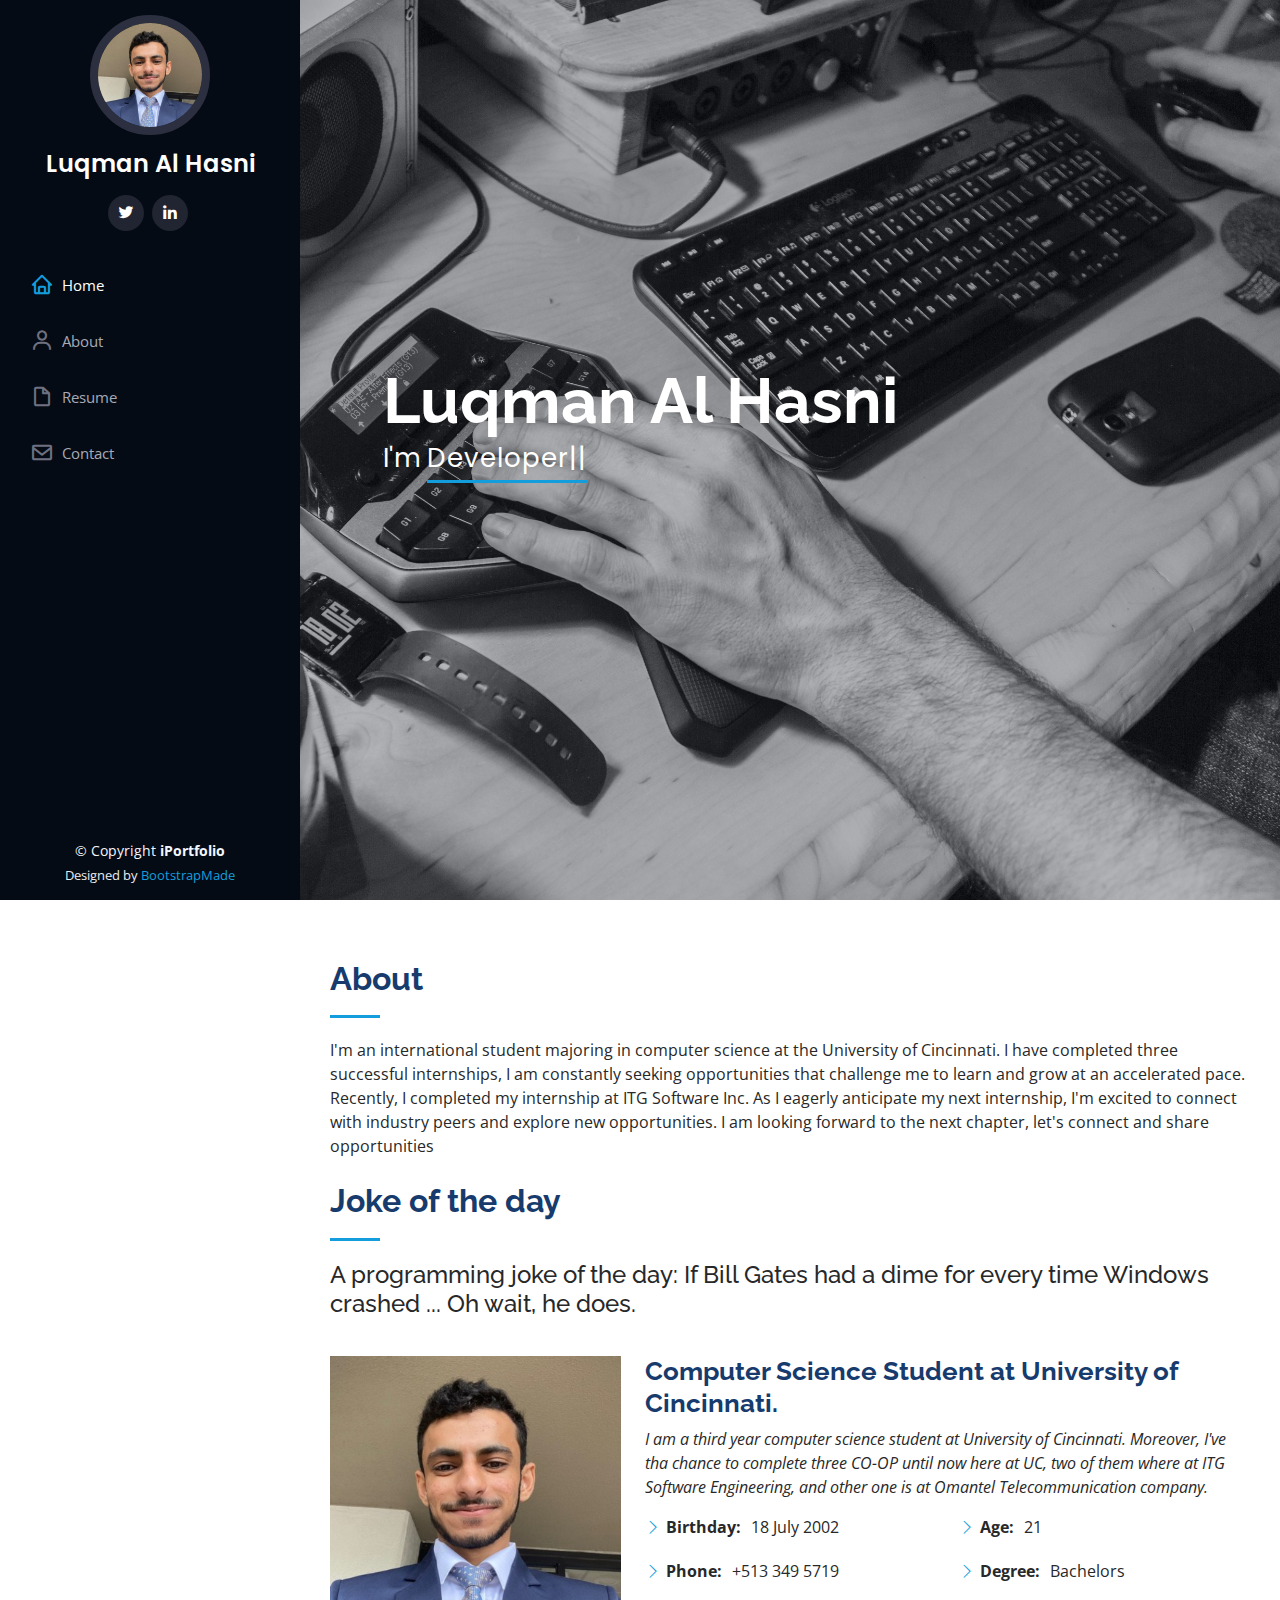
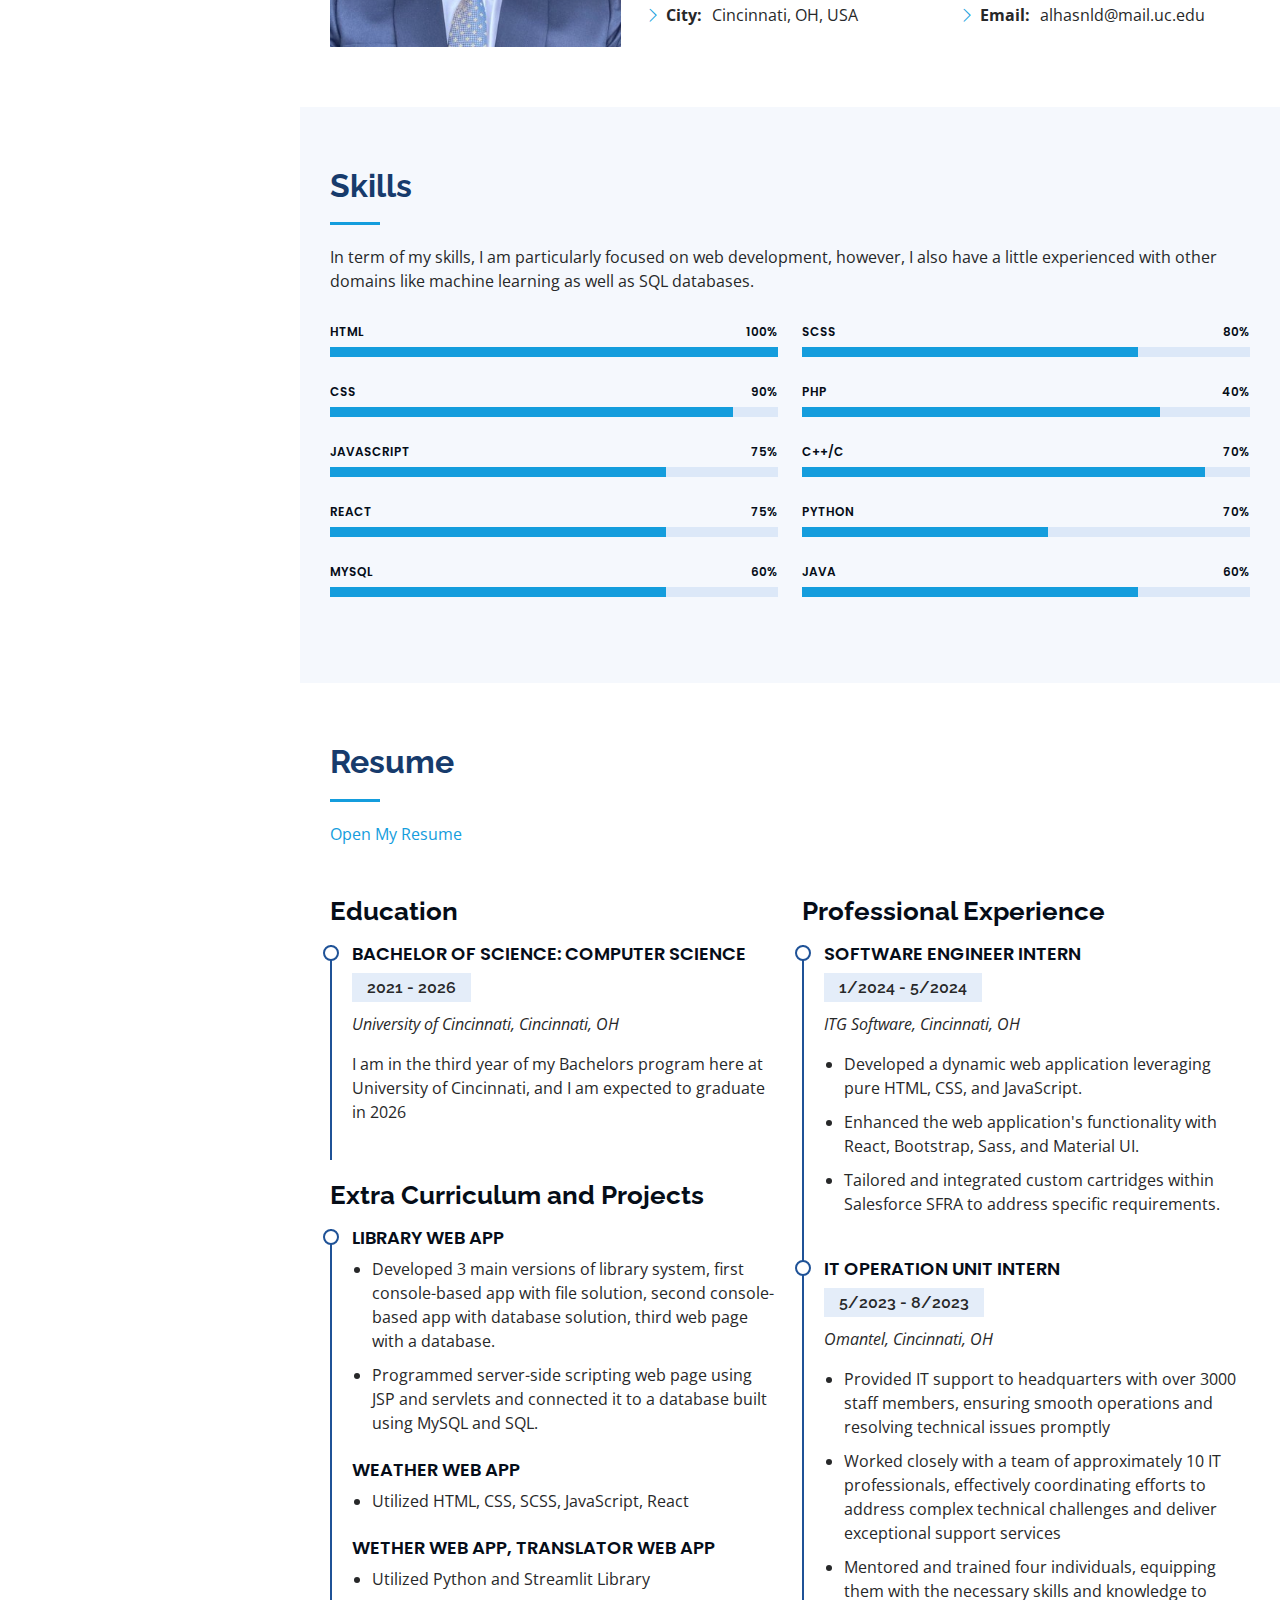
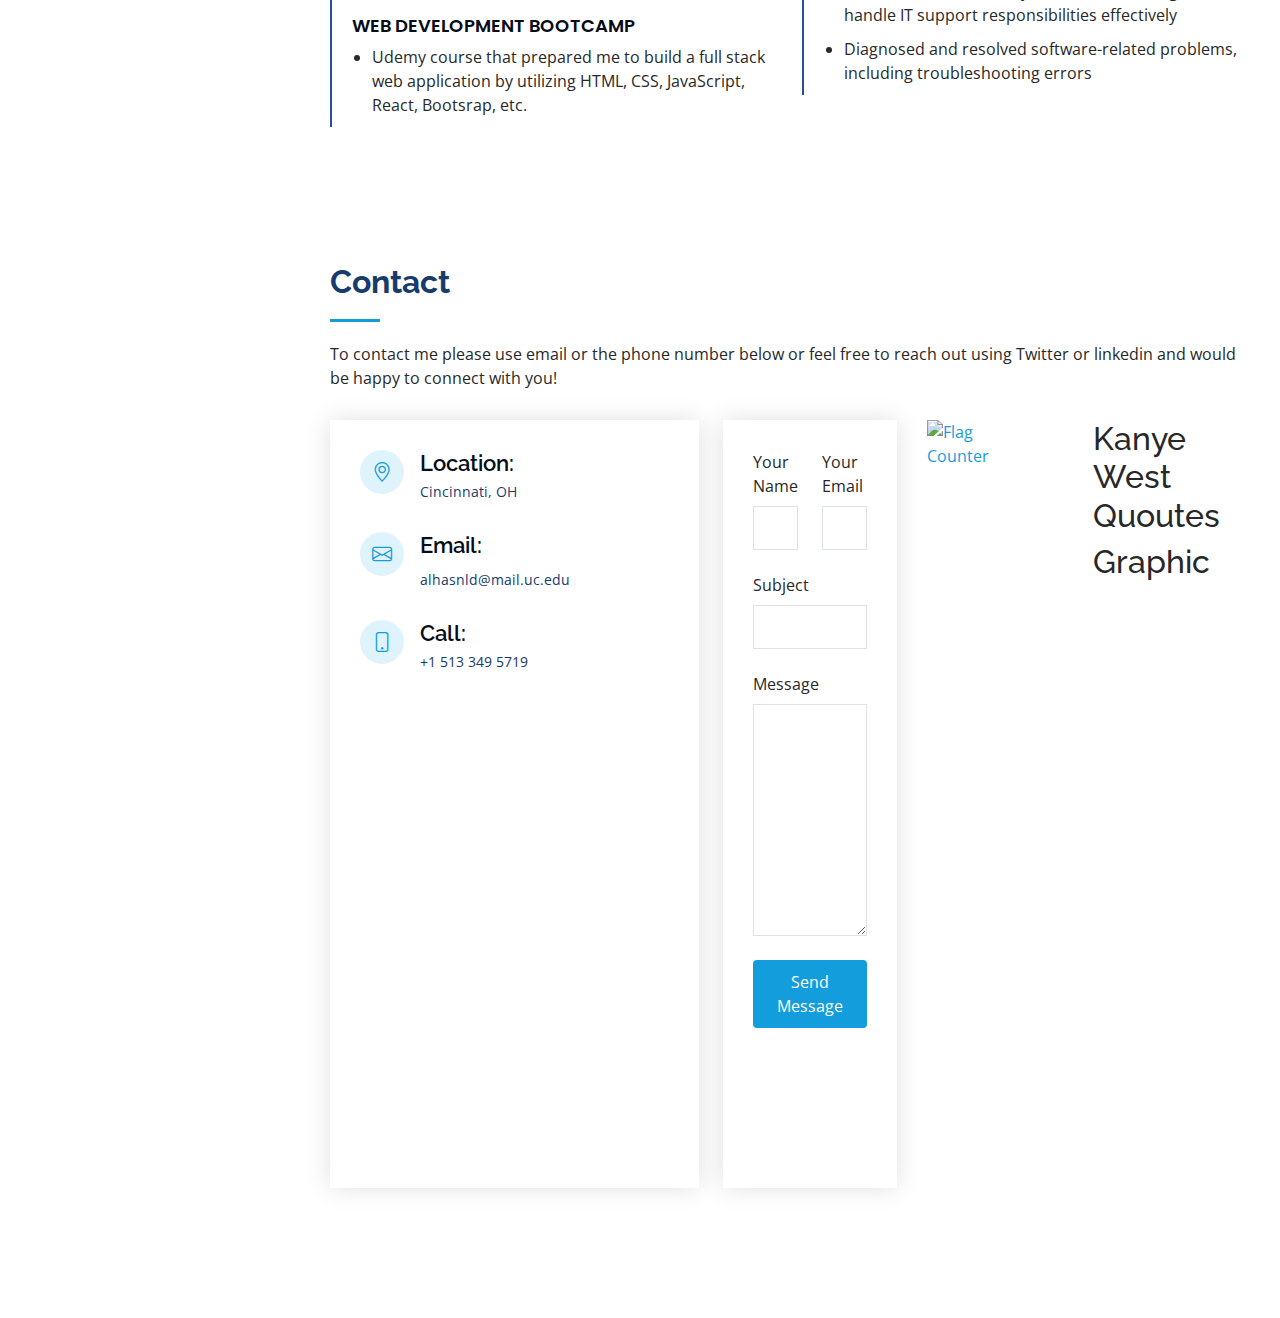
==== waph.html @ b1b86dc4 "Update waph.html" ====
<!DOCTYPE html>
<html lang="en">

<head>
  <meta charset="utf-8">
  <meta content="width=device-width, initial-scale=1.0" name="viewport">

  <title>Luqman Al Hasni</title>
  <meta content="" name="description">
  <meta content="" name="keywords">

  <!-- Favicons -->
  <link href="assets/img/favicon.png" rel="icon">
  <link href="assets/img/apple-touch-icon.png" rel="apple-touch-icon">

  <!-- Google Fonts -->
  <link
    href="https://fonts.googleapis.com/css?family=Open+Sans:300,300i,400,400i,600,600i,700,700i|Raleway:300,300i,400,400i,500,500i,600,600i,700,700i|Poppins:300,300i,400,400i,500,500i,600,600i,700,700i"
    rel="stylesheet">

  <!-- Vendor CSS Files -->
  <link href="assets/vendor/aos/aos.css" rel="stylesheet">
  <link href="assets/vendor/bootstrap/css/bootstrap.min.css" rel="stylesheet">
  <link href="assets/vendor/bootstrap-icons/bootstrap-icons.css" rel="stylesheet">
  <link href="assets/vendor/boxicons/css/boxicons.min.css" rel="stylesheet">
  <link href="assets/vendor/glightbox/css/glightbox.min.css" rel="stylesheet">
  <link href="assets/vendor/swiper/swiper-bundle.min.css" rel="stylesheet">

  <!-- Template Main CSS File -->
  <link href="assets/css/style.css" rel="stylesheet">

  <!-- =======================================================
  * Template Name: iPortfolio
  * Template URL: https://bootstrapmade.com/iportfolio-bootstrap-portfolio-websites-template/
  * Updated: Mar 17 2024 with Bootstrap v5.3.3
  * Author: BootstrapMade.com
  * License: https://bootstrapmade.com/license/
  ======================================================== -->

  <!-- jQuery -->
  <script src="https://code.jquery.com/jquery-3.7.1.min.js"
    integrity="sha256-/JqT3SQfawRcv/BIHPThkBvs0OEvtFFmqPF/lYI/Cxo=" crossorigin="anonymous"></script>
  <script>

    // setting cookies
    if (document.cookie.indexOf("username") < 0) {
      let username = prompt("Please enter your name: ");
      if (username) {
        document.cookie = 'username=' + username;
        alert("Welcome To My Profile " + username + "!");
      } else {
        document.cookie = "username=YOURusername";
        alert("Welcome To My Profile!");
      }
    } else {
      if (!(document.cookie == "username=YOURusername")) {
        let username = document.cookie.slice(9);
        alert("Welcome Back To My Profile " + username + "!");
      } else {
        alert("Welcome Back To My Profile!");
      }
    }

    // first API: Joke API
    $.get("https://v2.jokeapi.dev/joke/Any?type=single",
      function (result) {
        if (result.length == 0) {
          return;
        }
        console.log(result);
        $("#response").html("A programming joke of the day: " + result.joke);
      }
    );
    // second API: Kanye West
    $.get("https://api.kanye.rest", 
        function (result) {
          if (result.length == 0) {
            return;
          }
          console.log(result);
          $("#kanye").html("He said: " + result.quote);
        }
    );
    // Third API: Graphic
    $.get("https://xkcd.com/info.0.json",
      function (result) {
        if (result.length == 0) {
          return;
        }
        console.log(result);
        $("#graphic").html(result.img);
      }
    );
  </script>
</head>

<body data-aos-easing="ease-in-out" data-aos-duration="1000" data-aos-delay="0">

  <!-- ======= Mobile nav toggle button ======= -->
  <i class="bi bi-list mobile-nav-toggle d-xl-none"></i>

  <!-- ======= Header ======= -->
  <header id="header">
    <div class="d-flex flex-column">

      <div class="profile">
        <img src="assets/img/headshot.jpg" alt="" class="img-fluid rounded-circle">
        <h1 class="text-light"><a href="index.html">Luqman Al Hasni</a></h1>
        <div class="social-links mt-3 text-center">
          <a href="https://twitter.com/alhasani_luqman" class="twitter"><i class="bx bxl-twitter"></i></a>
          <a href="https://www.linkedin.com/in/luqman-alhasni/" class="linkedin"><i class="bx bxl-linkedin"></i></a>
        </div>
      </div>

      <nav id="navbar" class="nav-menu navbar">
        <ul>
          <li><a href="#hero" class="nav-link scrollto active"><i class="bx bx-home"></i> <span>Home</span></a></li>
          <li><a href="#about" class="nav-link scrollto"><i class="bx bx-user"></i> <span>About</span></a></li>
          <li><a href="#resume" class="nav-link scrollto"><i class="bx bx-file-blank"></i> <span>Resume</span></a></li>
          <li><a href="#contact" class="nav-link scrollto"><i class="bx bx-envelope"></i> <span>Contact</span></a></li>
        </ul>
      </nav><!-- .nav-menu -->
    </div>
  </header><!-- End Header -->

  <!-- ======= Hero Section ======= -->
  <section id="hero" class="d-flex flex-column justify-content-center align-items-center">
    <div class="hero-container aos-init aos-animate" data-aos="fade-in">
      <h1>Luqman Al Hasni</h1>
      <p>I'm <span class="typed" data-typed-items="Developer, Photographer">Develop</span><span class="typed-cursor"
          aria-hidden="true">|</span></p>
    </div>
  </section><!-- End Hero -->

  <main id="main">

    <!-- ======= About Section ======= -->
    <section id="about" class="about">
      <div class="container">

        <div class="section-title">
          <h2>About</h2>
          <p>
            I'm an international student majoring in computer science at the University of Cincinnati. I have completed
            three
            successful internships, I am constantly seeking opportunities that challenge me to learn and grow at an
            accelerated
            pace. Recently, I completed my internship at ITG Software Inc. As I eagerly anticipate my next internship,
            I'm excited
            to connect with industry peers and explore new opportunities. I am looking forward to the next chapter,
            let's connect
            and share opportunities
          </p>
          <br>
          <h2>Joke of the day</h2>
          <h4 id="response">A programming joke of the day: If Bill Gates had a dime for every time Windows crashed ...
            Oh wait, he does.</h4>
        </div>

        <div class="row">
          <div class="col-lg-4 aos-init aos-animate" data-aos="fade-right">
            <img src="assets/img/headshot.jpg" class="img-fluid" alt="">
          </div>
          <div class="col-lg-8 pt-4 pt-lg-0 content aos-init aos-animate" data-aos="fade-left">
            <h3>Computer Science Student at University of Cincinnati.</h3>
            <p class="fst-italic">
              I am a third year computer science student at University of Cincinnati. Moreover, I've tha chance to
              complete three CO-OP until now here at UC, two of them
              where at ITG Software Engineering, and other one is at Omantel Telecommunication company.
            </p>
            <div class="row">
              <div class="col-lg-6">
                <ul>
                  <li><i class="bi bi-chevron-right"></i> <strong>Birthday:</strong> <span>18 July 2002</span></li>
                  <li><i class="bi bi-chevron-right"></i> <strong>Phone:</strong> <span>+513 349 5719</span></li>
                  <li><i class="bi bi-chevron-right"></i> <strong>City:</strong> <span>Cincinnati, OH, USA</span></li>
                </ul>
              </div>
              <div class="col-lg-6">
                <ul>
                  <li><i class="bi bi-chevron-right"></i> <strong>Age:</strong> <span>21</span></li>
                  <li><i class="bi bi-chevron-right"></i> <strong>Degree:</strong> <span>Bachelors</span></li>
                  <li><i class="bi bi-chevron-right"></i> <strong>Email:</strong> <span>alhasnld@mail.uc.edu</span></li>
                </ul>
              </div>
            </div>
          </div>

        </div>
      </div>
    </section><!-- End About Section -->

    <!-- ======= Skills Section ======= -->
    <section id="skills" class="skills section-bg">
      <div class="container">

        <div class="section-title">
          <h2>Skills</h2>
          <p>
            In term of my skills, I am particularly focused on web development, however, I also have a little
            experienced with other domains like machine learning
            as well as SQL databases.
          </p>
        </div>

        <div class="row skills-content">

          <div class="col-lg-6 aos-init aos-animate" data-aos="fade-up">

            <div class="progress">
              <span class="skill">HTML <i class="val">100%</i></span>
              <div class="progress-bar-wrap">
                <div class="progress-bar" role="progressbar" aria-valuenow="100" aria-valuemin="0" aria-valuemax="100"
                  style="width: 100%;"></div>
              </div>
            </div>

            <div class="progress">
              <span class="skill">CSS <i class="val">90%</i></span>
              <div class="progress-bar-wrap">
                <div class="progress-bar" role="progressbar" aria-valuenow="90" aria-valuemin="0" aria-valuemax="100"
                  style="width: 90%;"></div>
              </div>
            </div>

            <div class="progress">
              <span class="skill">JavaScript <i class="val">75%</i></span>
              <div class="progress-bar-wrap">
                <div class="progress-bar" role="progressbar" aria-valuenow="75" aria-valuemin="0" aria-valuemax="100"
                  style="width: 75%;"></div>
              </div>
            </div>

            <div class="progress">
              <span class="skill">React <i class="val">75%</i></span>
              <div class="progress-bar-wrap">
                <div class="progress-bar" role="progressbar" aria-valuenow="75" aria-valuemin="0" aria-valuemax="100"
                  style="width: 75%;"></div>
              </div>
            </div>

            <div class="progress">
              <span class="skill">MySQL <i class="val">60%</i></span>
              <div class="progress-bar-wrap">
                <div class="progress-bar" role="progressbar" aria-valuenow="75" aria-valuemin="0" aria-valuemax="100"
                  style="width: 75%;"></div>
              </div>
            </div>

          </div>

          <div class="col-lg-6 aos-init aos-animate" data-aos="fade-up" data-aos-delay="100">

            <div class="progress">
              <span class="skill">SCSS <i class="val">80%</i></span>
              <div class="progress-bar-wrap">
                <div class="progress-bar" role="progressbar" aria-valuenow="75" aria-valuemin="0" aria-valuemax="100"
                  style="width: 75%;"></div>
              </div>
            </div>

            <div class="progress">
              <span class="skill">PHP <i class="val">40%</i></span>
              <div class="progress-bar-wrap">
                <div class="progress-bar" role="progressbar" aria-valuenow="80" aria-valuemin="0" aria-valuemax="100"
                  style="width: 80%;"></div>
              </div>
            </div>

            <div class="progress">
              <span class="skill">C++/C <i class="val">70%</i></span>
              <div class="progress-bar-wrap">
                <div class="progress-bar" role="progressbar" aria-valuenow="90" aria-valuemin="0" aria-valuemax="100"
                  style="width: 90%;"></div>
              </div>
            </div>

            <div class="progress">
              <span class="skill">Python <i class="val">70%</i></span>
              <div class="progress-bar-wrap">
                <div class="progress-bar" role="progressbar" aria-valuenow="55" aria-valuemin="0" aria-valuemax="100"
                  style="width: 55%;"></div>
              </div>
            </div>

            <div class="progress">
              <span class="skill">Java <i class="val">60%</i></span>
              <div class="progress-bar-wrap">
                <div class="progress-bar" role="progressbar" aria-valuenow="75" aria-valuemin="0" aria-valuemax="100"
                  style="width: 75%;"></div>
              </div>
            </div>

          </div>

        </div>

      </div>
    </section><!-- End Skills Section -->

    <!-- ======= Resume Section ======= -->
    <section id="resume" class="resume">
      <div class="container">

        <div class="section-title">
          <h2>Resume</h2>

          <!-- open resume  -->
          <a href="luqmanAlhasni_resume.pdf" download="Luqman_Al_Hasni_Resume">Open My Resume</a>

        </div>

        <div class="row">
          <div class="col-lg-6 aos-init aos-animate" data-aos="fade-up">
            <h3 class="resume-title">Education</h3>
            <div class="resume-item">
              <h4>Bachelor of Science: Computer Science</h4>
              <h5>2021 - 2026</h5>
              <p><em>University of Cincinnati, Cincinnati, OH</em></p>
              <p>
                I am in the third year of my Bachelors program here at University of Cincinnati, and I am expected to
                graduate in
                2026
              </p>
            </div>
            <h3 class="resume-title">Extra Curriculum and Projects</h3>
            <div class="resume-item pb-0">
              <h4>Library Web App</h4>
              <ul>
                <li>Developed 3 main versions of library system, first console-based app with file solution,
                  second console-based app with database solution, third web page with a database.</li>
                <li>Programmed server-side scripting web page using JSP and servlets and connected it to a
                  database built using MySQL and SQL.</li>
              </ul>
              <h4>Weather Web App</h4>
              <ul>
                <li>Utilized HTML, CSS, SCSS, JavaScript, React</li>
              </ul>
              <h4>Wether Web App, Translator Web App</h4>
              <ul>
                <li>Utilized Python and Streamlit Library</li>
              </ul>
              <h4>Web Development Bootcamp</h4>
              <ul>
                <li>Udemy course that prepared me to build a full stack web application by utilizing HTML, CSS,
                  JavaScript, React, Bootsrap, etc.</li>
              </ul>
            </div>


          </div>
          <div class="col-lg-6 aos-init aos-animate" data-aos="fade-up" data-aos-delay="100">
            <h3 class="resume-title">Professional Experience</h3>
            <div class="resume-item">
              <h4>Software Engineer Intern</h4>
              <h5>1/2024 - 5/2024</h5>
              <p><em>ITG Software, Cincinnati, OH</em></p>
              <ul>
                <li>Developed a dynamic web application leveraging pure HTML, CSS, and
                  JavaScript.</li>
                <li>Enhanced the web application's functionality with React, Bootstrap, Sass, and
                  Material UI.</li>
                <li>Tailored and integrated custom cartridges within Salesforce SFRA to address
                  specific requirements.</li>
              </ul>
            </div>
            <div class="resume-item">
              <h4>IT Operation Unit Intern</h4>
              <h5>5/2023 - 8/2023</h5>
              <p><em>Omantel, Cincinnati, OH</em></p>
              <ul>
                <li>Provided IT support to headquarters with over 3000 staff members, ensuring smooth
                  operations and resolving technical issues promptly</li>
                <li>Worked closely with a team of approximately 10 IT professionals, effectively coordinating
                  efforts to address complex technical challenges and deliver exceptional support services</li>
                <li>Mentored and trained four individuals, equipping them with the necessary skills and
                  knowledge to handle IT support responsibilities effectively</li>
                <li>Diagnosed and resolved software-related problems, including troubleshooting errors</li>
              </ul>
            </div>
          </div>
        </div>

      </div>
    </section><!-- End Resume Section -->

    <!-- ======= Contact Section ======= -->
    <section id="contact" class="contact">
      <div class="container">

        <div class="section-title">
          <h2>Contact</h2>
          <p>To contact me please use email or the phone number below or feel free to reach out using Twitter or
            linkedin and would be happy to connect with you!</p>
        </div>

        <div class="row aos-init aos-animate" data-aos="fade-in">

          <div class="col-lg-5 d-flex align-items-stretch">
            <div class="info">
              <div class="address">
                <i class="bi bi-geo-alt"></i>
                <h4>Location:</h4>
                <p>Cincinnati, OH</p>
              </div>

              <div class="email">
                <i class="bi bi-envelope"></i>
                <h4>Email:</h4>
                <p>alhasnld@mail.uc.edu</p>
              </div>

              <div class="phone">
                <i class="bi bi-phone"></i>
                <h4>Call:</h4>
                <p>+1 513 349 5719
                </p>
              </div>


              <!-- Google Maps: University of Cincinnati -->
              <iframe width="400" height="450" loading="lazy" allowfullscreen=""
                referrerpolicy="no-referrer-when-downgrade" src="https://www.google.com/maps/embed/v1/place?key=AIzaSyAjNZ2mWCXlioT3sHR6zsjRLTpzAKWaE2Y
                  &amp;q=University+of+Cincinnati,Cincinnati+OH">
              </iframe>
            </div>

          </div>

          <div class="col-lg-7 mt-5 mt-lg-0 d-flex align-items-stretch">
            <form action="forms/contact.php" method="post" role="form" class="php-email-form">
              <div class="row">
                <div class="form-group col-md-6">
                  <label for="name">Your Name</label>
                  <input type="text" name="name" class="form-control" id="name" required="">
                </div>
                <div class="form-group col-md-6">
                  <label for="name">Your Email</label>
                  <input type="email" class="form-control" name="email" id="email" required="">
                </div>
              </div>
              <div class="form-group">
                <label for="name">Subject</label>
                <input type="text" class="form-control" name="subject" id="subject" required="">
              </div>
              <div class="form-group">
                <label for="name">Message</label>
                <textarea class="form-control" name="message" rows="10" required=""></textarea>
              </div>
              <div class="my-3">
                <div class="loading">Loading</div>
                <div class="error-message"></div>
                <div class="sent-message">Your message has been sent. Thank you!</div>
              </div>
              <div class="text-center"><button type="submit">Send Message</button></div>
            </form>
            <div class="container">
              <a href="https://info.flagcounter.com/Q9yh"><img
                  src="https://s11.flagcounter.com/count2/Q9yh/bg_FFFFFF/txt_000000/border_CCCCCC/columns_2/maxflags_10/viewers_0/labels_0/pageviews_0/flags_0/percent_0/"
                  alt="Flag Counter" border="0"></a>
            </div>
            <div class="container">
              <h2>Kanye West Quoutes</h2>
              <h4 id="kanye"></h4>
              <h2>Graphic</h2>
              <div id="graphic"></div>
            </div>
          </div>

        </div>

      </div>
    </section><!-- End Contact Section -->

  </main><!-- End #main -->

  <!-- ======= Footer ======= -->
  <footer id="footer">
    <div class="container">
      <div class="copyright">
        © Copyright <strong><span>iPortfolio</span></strong>
      </div>
      <div class="credits">
        <!-- All the links in the footer should remain intact. -->
        <!-- You can delete the links only if you purchased the pro version. -->
        <!-- Licensing information: https://bootstrapmade.com/license/ -->
        <!-- Purchase the pro version with working PHP/AJAX contact form: https://bootstrapmade.com/iportfolio-bootstrap-portfolio-websites-template/ -->
        Designed by <a href="https://bootstrapmade.com/">BootstrapMade</a>
      </div>
    </div>
  </footer><!-- End  Footer -->

  <a href="#" class="back-to-top d-flex align-items-center justify-content-center"><i
      class="bi bi-arrow-up-short"></i></a>

  <!-- Vendor JS Files -->
  <script src="assets/vendor/purecounter/purecounter_vanilla.js"></script>
  <script src="assets/vendor/aos/aos.js"></script>
  <script src="assets/vendor/bootstrap/js/bootstrap.bundle.min.js"></script>
  <script src="assets/vendor/glightbox/js/glightbox.min.js"></script>
  <script src="assets/vendor/isotope-layout/isotope.pkgd.min.js"></script>
  <script src="assets/vendor/swiper/swiper-bundle.min.js"></script>
  <script src="assets/vendor/typed.js/typed.umd.js"></script>
  <script src="assets/vendor/waypoints/noframework.waypoints.js"></script>
  <script src="assets/vendor/php-email-form/validate.js"></script>

  <!-- Template Main JS File -->
  <script src="assets/js/main.js"></script>
  <style data-typed-js-cursor-css="true">
    .typed-cursor {
      opacity: 1;
    }

    .typed-cursor.typed-cursor--blink {
      animation: typedjsBlink 0.7s infinite;
      -webkit-animation: typedjsBlink 0.7s infinite;
      animation: typedjsBlink 0.7s infinite;
    }

    @keyframes typedjsBlink {
      50% {
        opacity: 0.0;
      }
    }

    @-webkit-keyframes typedjsBlink {
      0% {
        opacity: 1;
      }

      50% {
        opacity: 0.0;
      }

      100% {
        opacity: 1;
      }
    }
  </style>



</body>

</html>
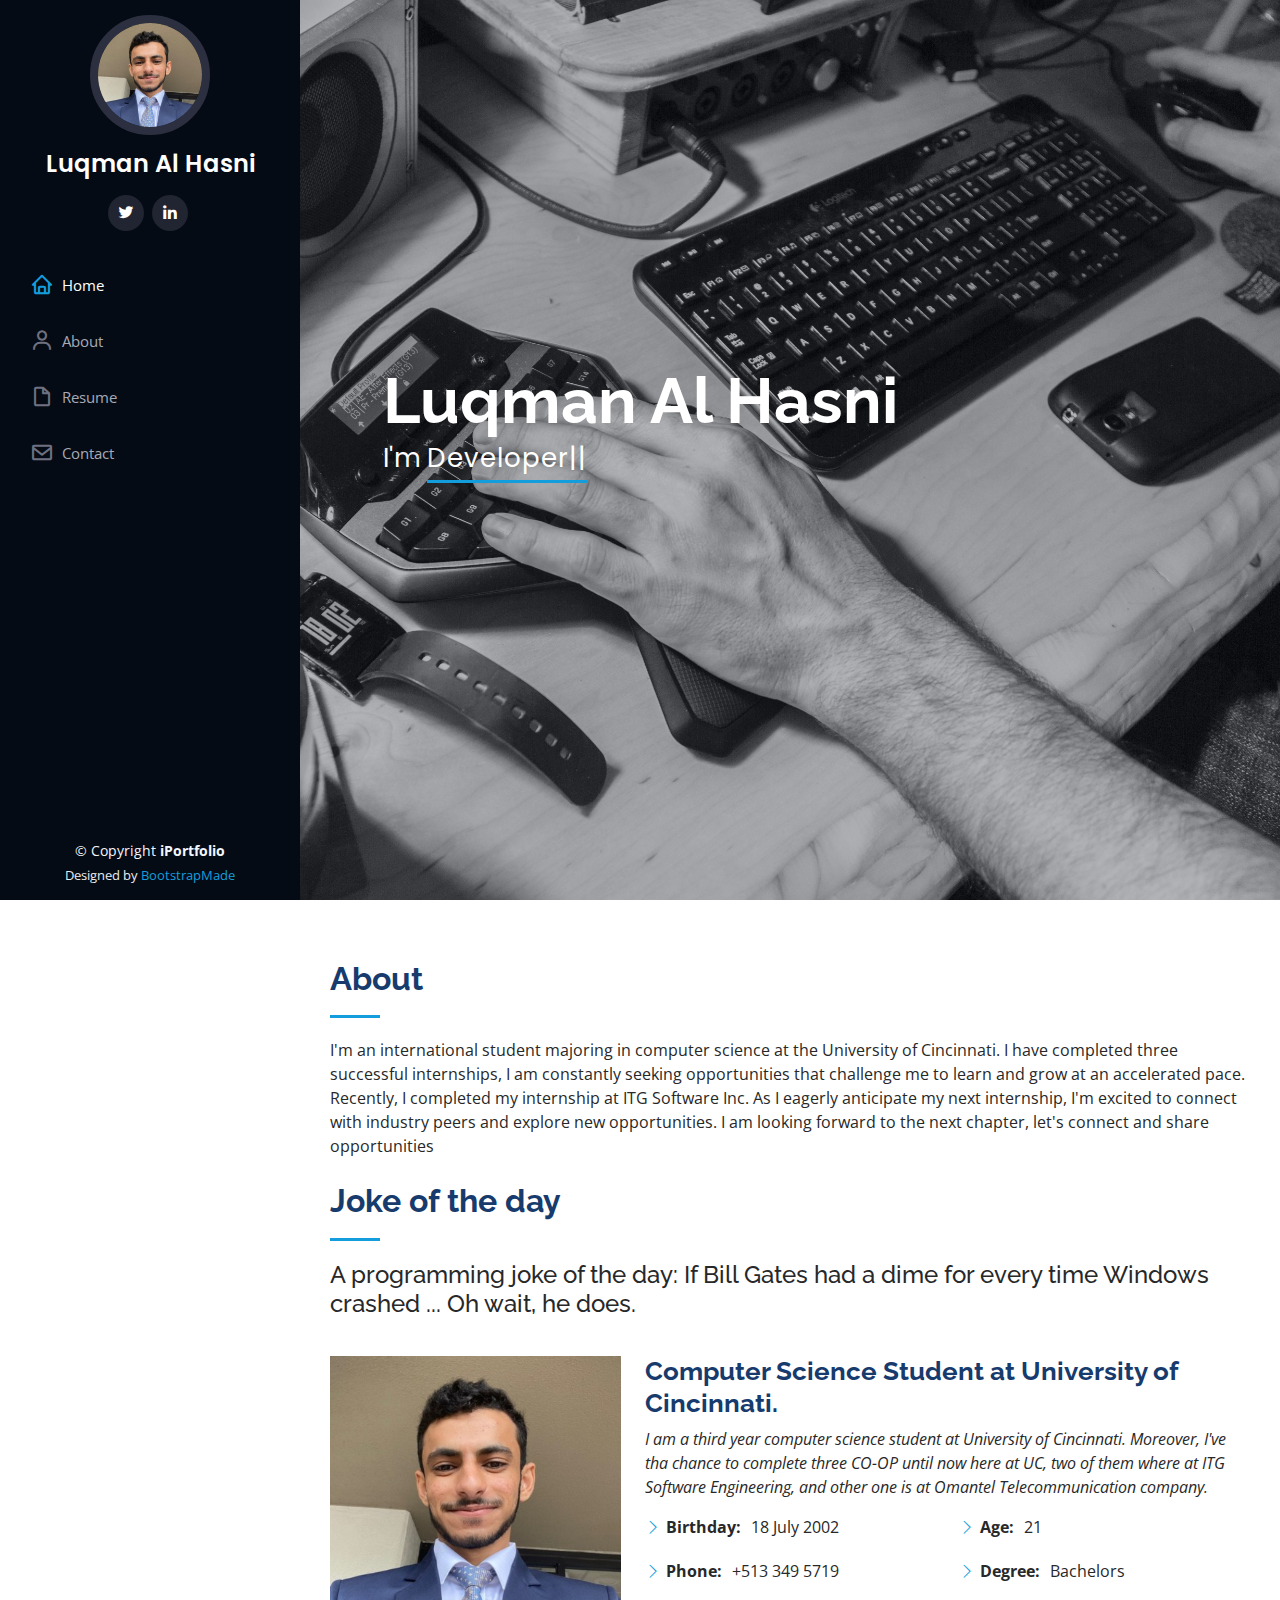
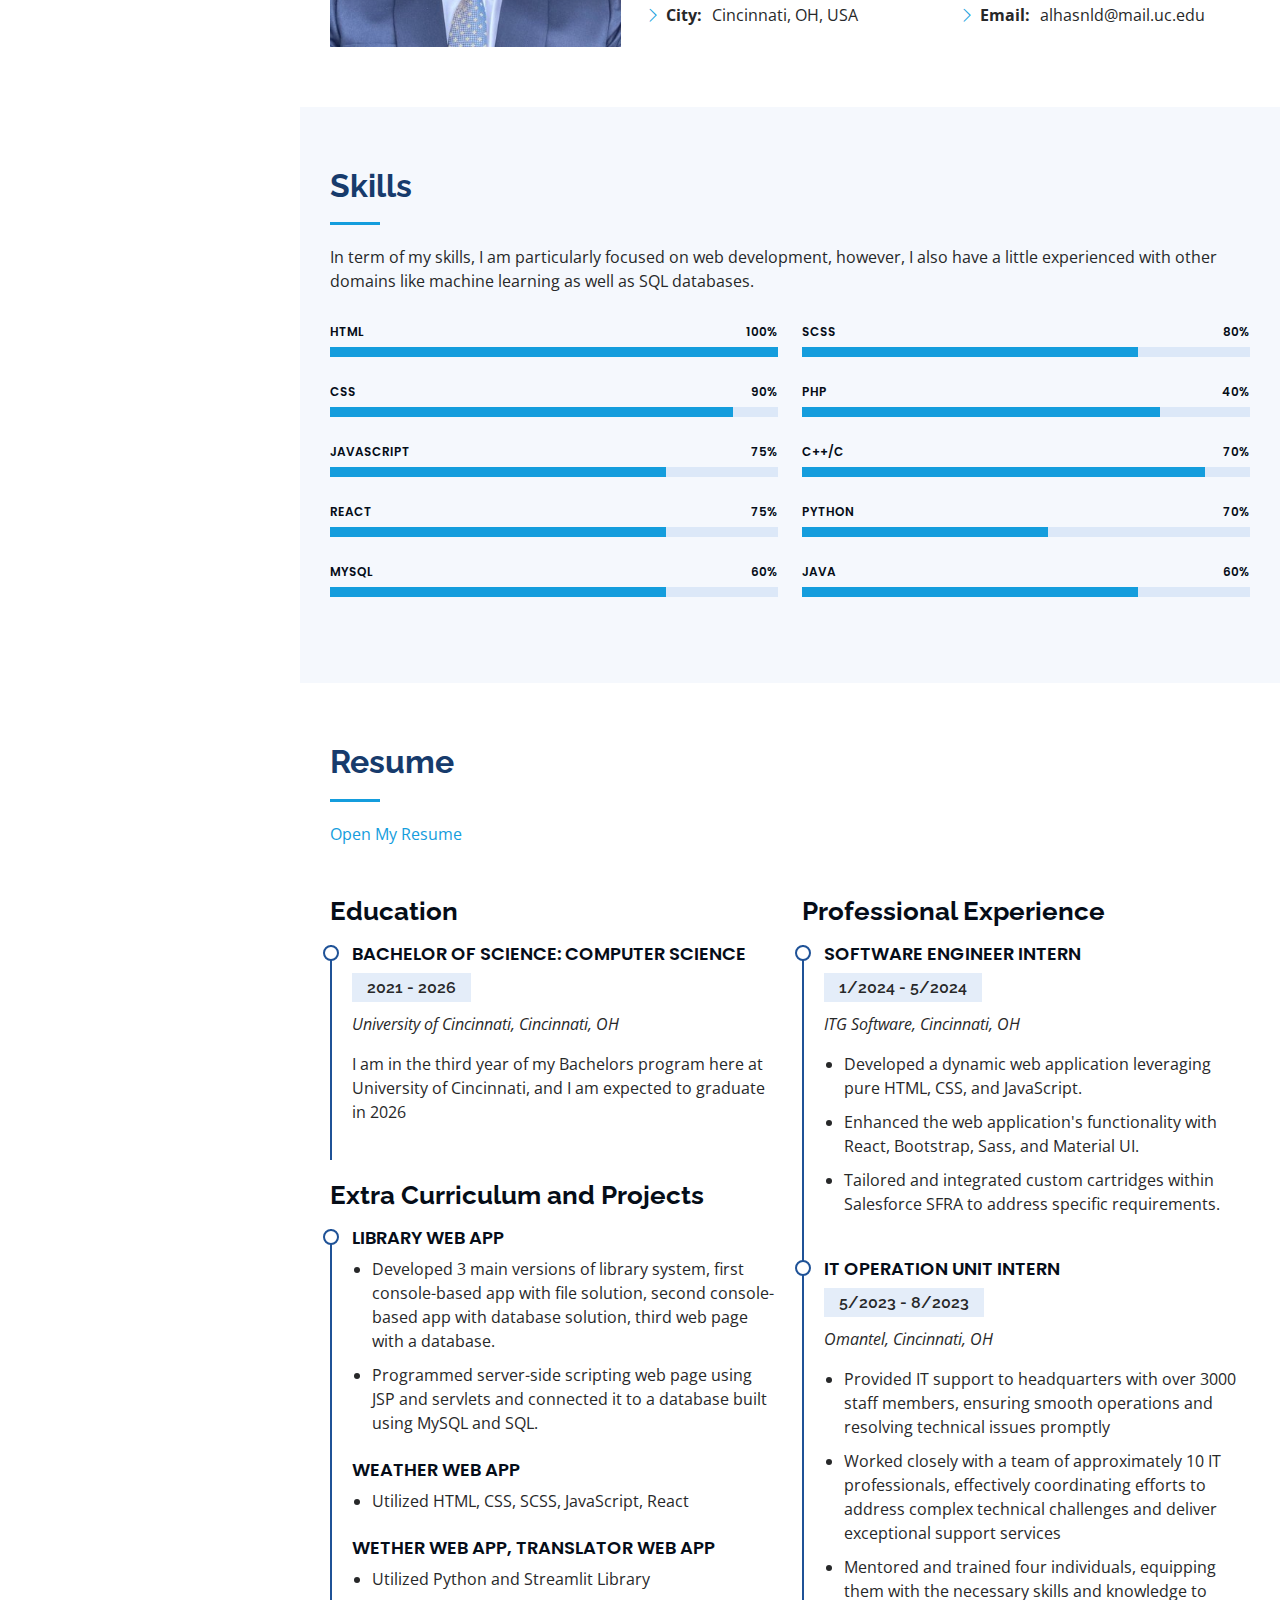
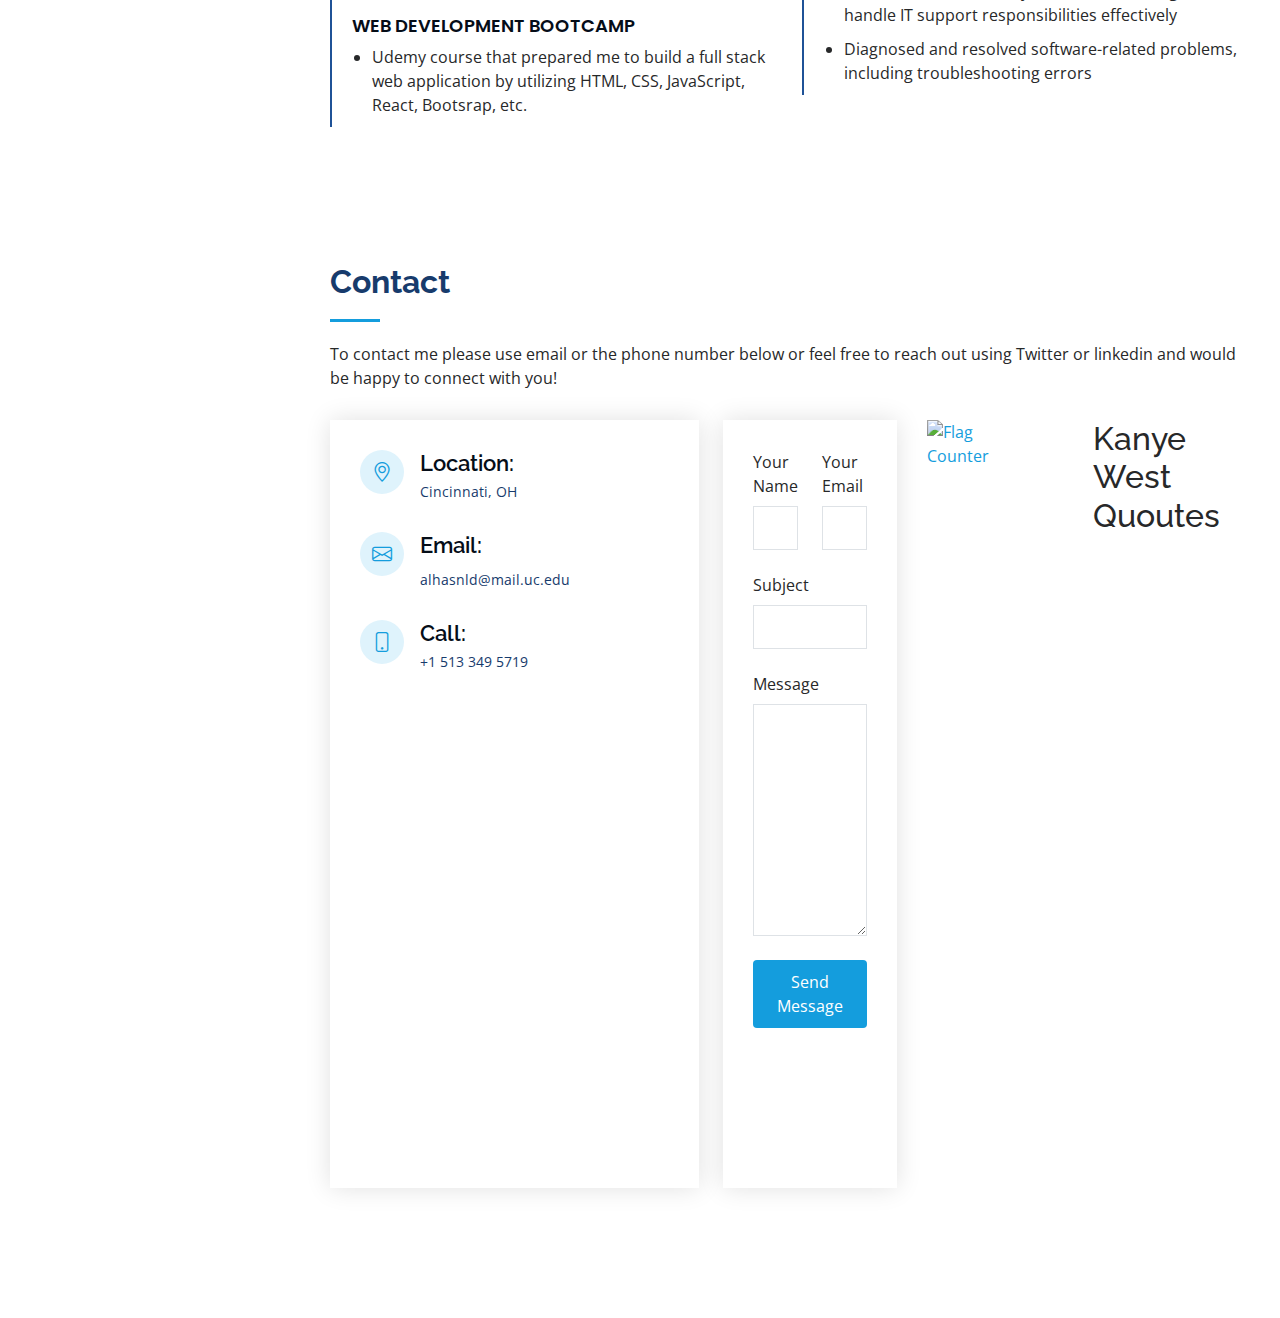
==== commit ecb23bf7: "Update waph.html" ====
--- a/waph.html
+++ b/waph.html
@@ -68,7 +68,7 @@
           return;
         }
         console.log(result);
-        $("#response").html("A programming joke of the day: " + result.joke);
+        $("#response").html(result.joke);
       }
     );
     // second API: Kanye West
@@ -80,16 +80,6 @@
           console.log(result);
           $("#kanye").html("He said: " + result.quote);
         }
-    );
-    // Third API: Graphic
-    $.get("https://xkcd.com/info.0.json",
-      function (result) {
-        if (result.length == 0) {
-          return;
-        }
-        console.log(result);
-        $("#graphic").html(result.img);
-      }
     );
   </script>
 </head>
@@ -462,8 +452,6 @@
             <div class="container">
               <h2>Kanye West Quoutes</h2>
               <h4 id="kanye"></h4>
-              <h2>Graphic</h2>
-              <div id="graphic"></div>
             </div>
           </div>
 
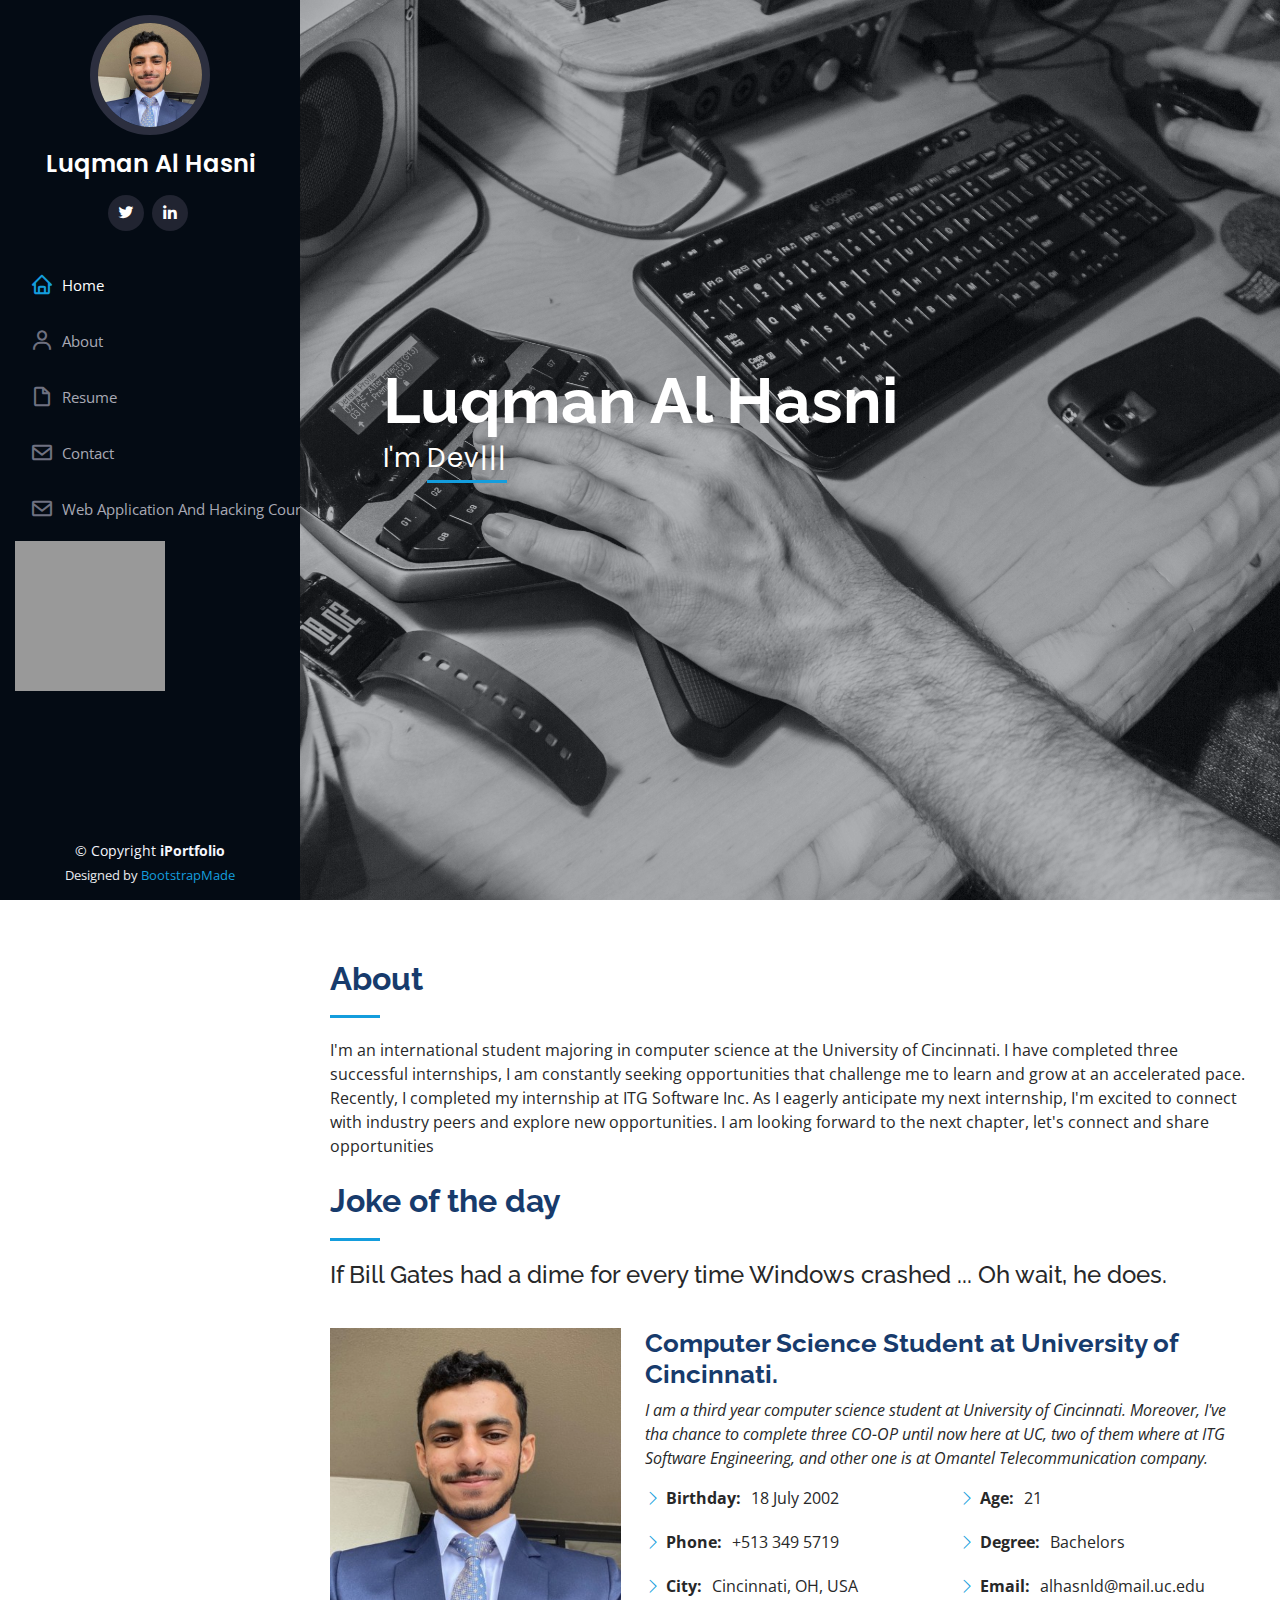
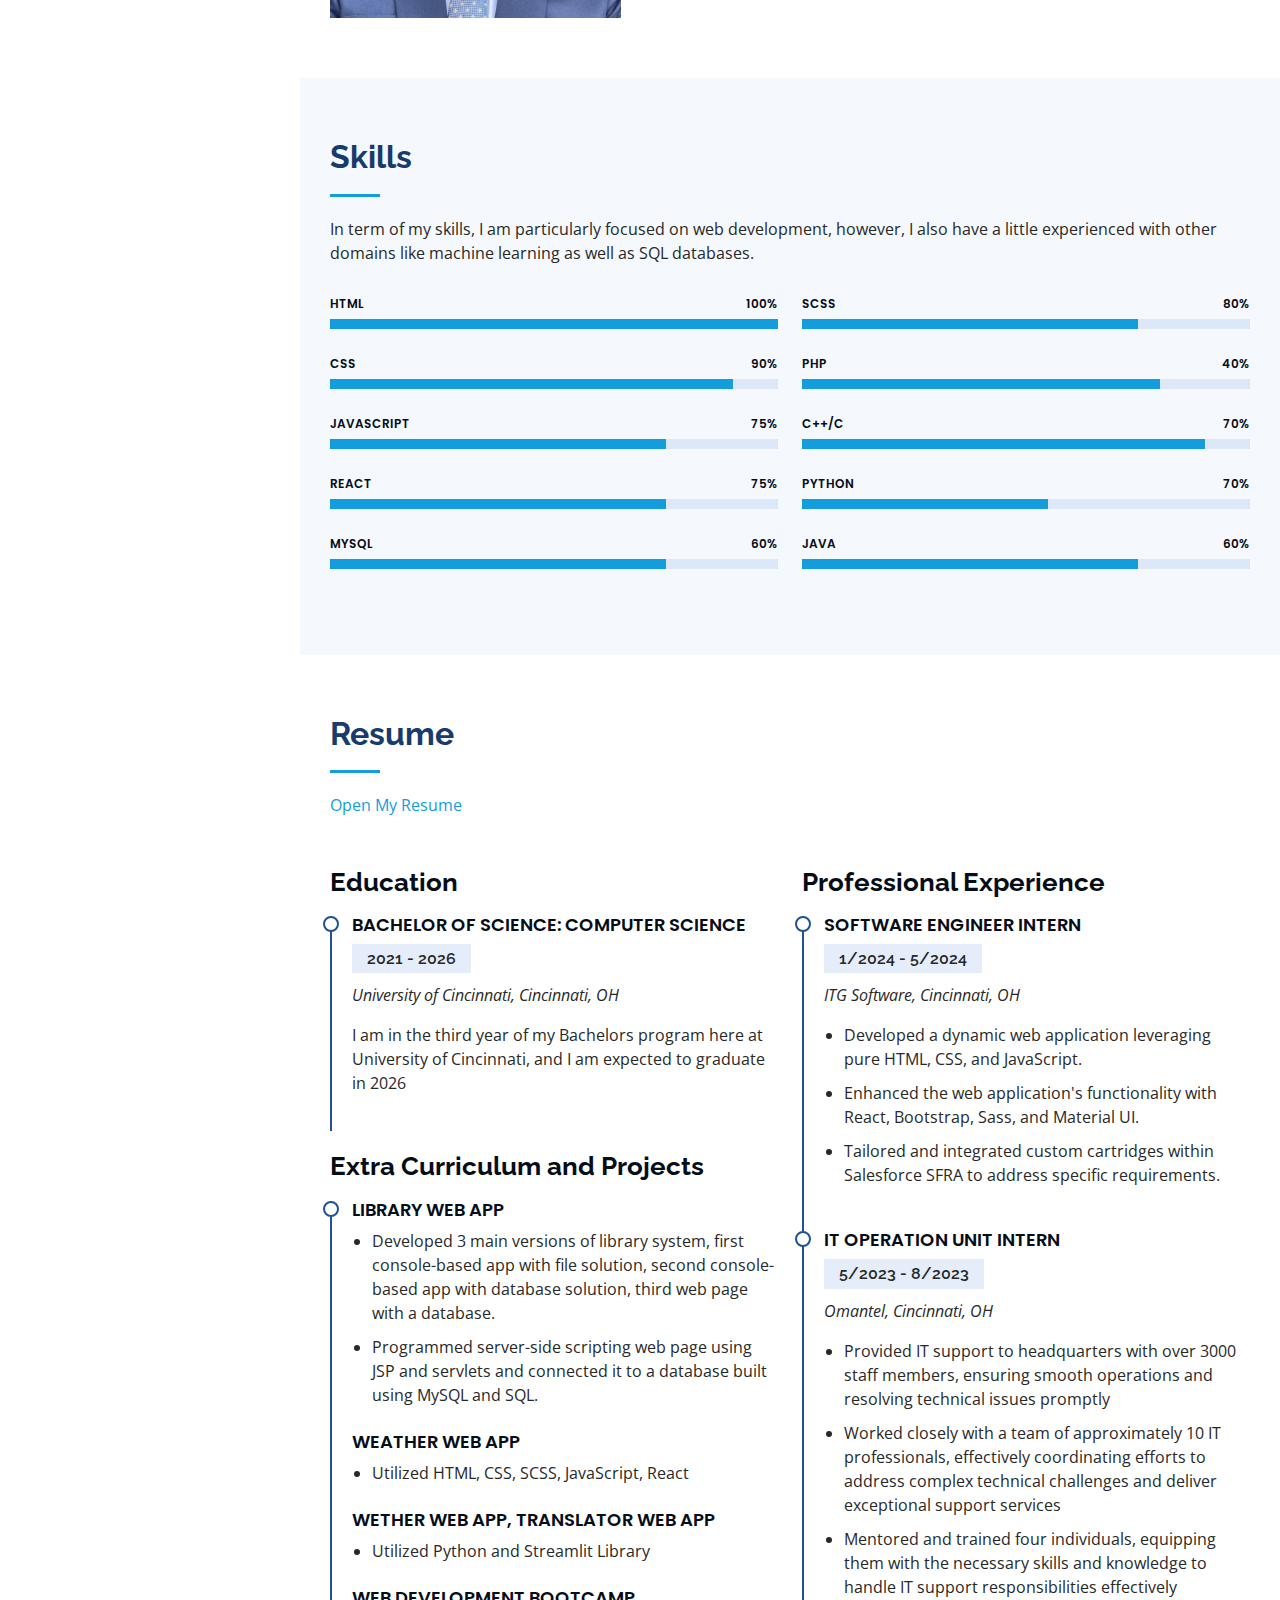
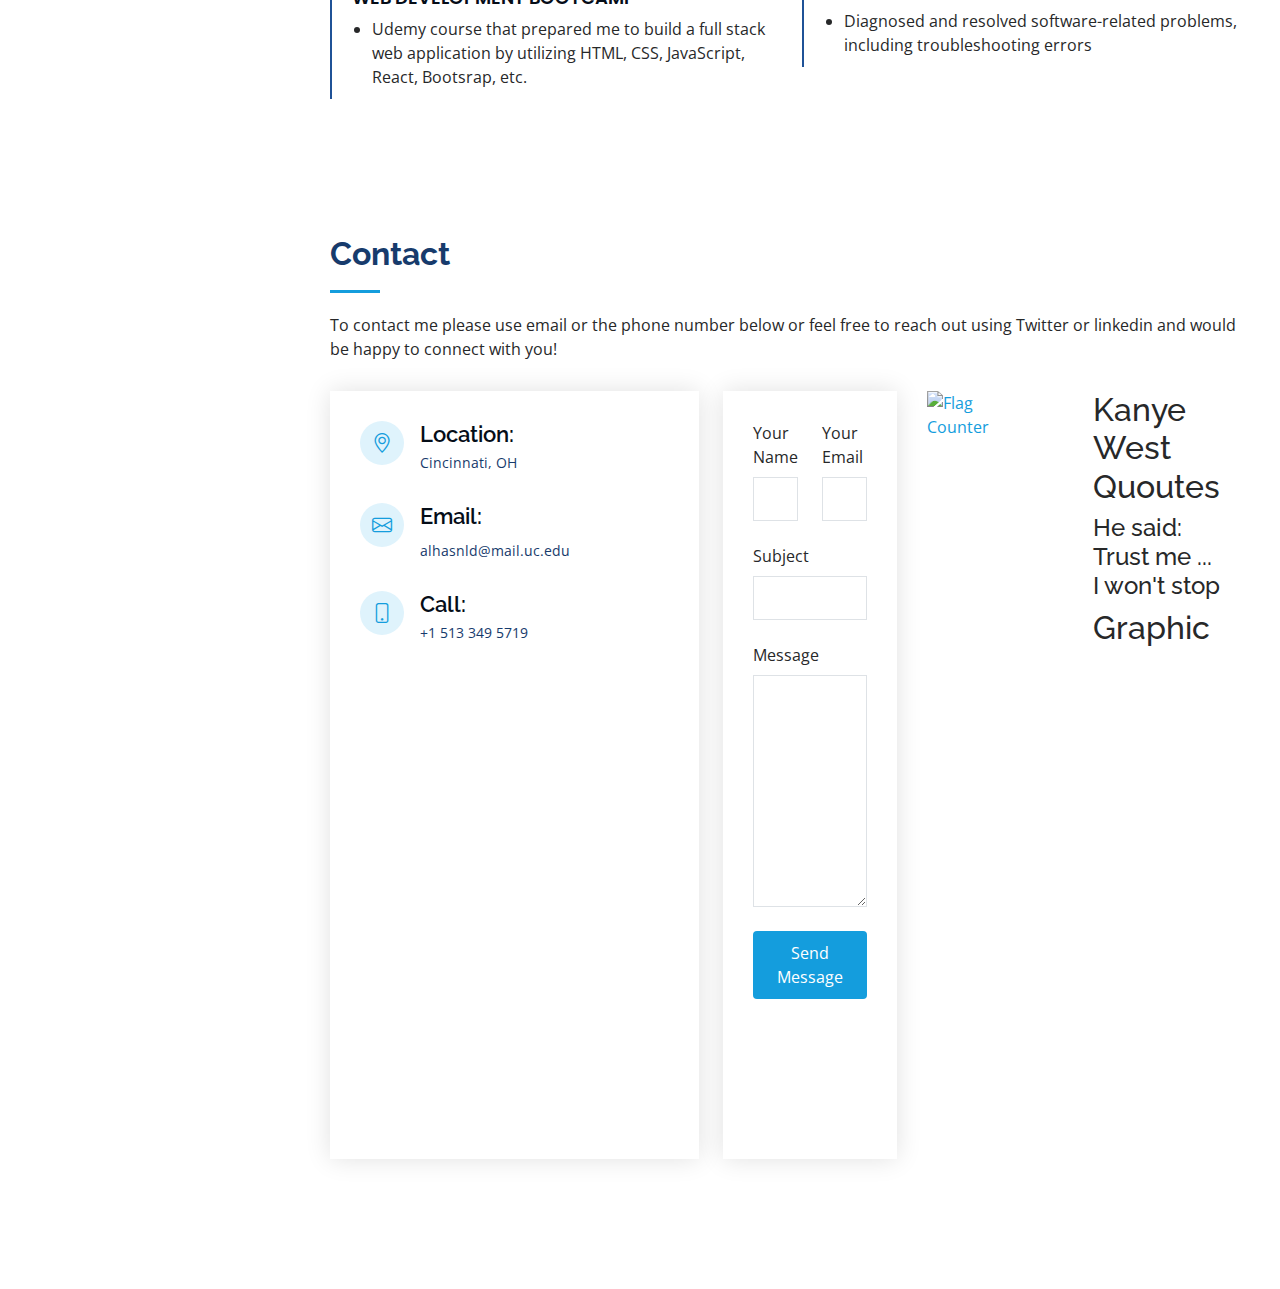
==== commit 2eea9347: "update waph.html" ====
--- a/waph.html
+++ b/waph.html
@@ -36,6 +36,29 @@
   * Author: BootstrapMade.com
   * License: https://bootstrapmade.com/license/
   ======================================================== -->
+
+<!-- CSS clock additions -->
+  <style>
+    .button {
+      background-color: #4CAF50;
+      border: none;
+      color: white;
+      padding: 5px;
+      text-align: center;
+      text-decoration: none;
+      display: inline-block;
+      font-size: 12px;
+      margin: 4px 2px;
+      cursor: pointer;
+    }
+  
+    .round {
+      border-radius: 8px;
+    }
+  
+  </style>
+
+
 
   <!-- jQuery -->
   <script src="https://code.jquery.com/jquery-3.7.1.min.js"
@@ -71,16 +94,47 @@
         $("#response").html(result.joke);
       }
     );
+
     // second API: Kanye West
-    $.get("https://api.kanye.rest", 
-        function (result) {
-          if (result.length == 0) {
-            return;
-          }
-          console.log(result);
-          $("#kanye").html("He said: " + result.quote);
+    $.get("https://api.kanye.rest",
+      function (result) {
+        if (result.length == 0) {
+          return;
         }
+        console.log(result);
+        $("#kanye").html("He said: " + result.quote);
+      }
     );
+    // Third API: Graphic
+    $.get("https://api.api-ninjas.com/v1/randomimage?category=office",
+      function (result) {
+        if (result.length == 0) {
+          return;
+        }
+        console.log(result);
+        $("#graphic").html(result.img);
+      }
+    );
+    function displayTime() {
+      var currentDate = new Date();
+      if (currentDate) {
+        document.getElementById('digit-clock').innerHTML = "Current Time: " + currentDate;
+      } else {
+        return;
+      }
+    }
+    setInterval(displayTime, 500);
+    var canvas = document.getElementById("analog-clock");
+    var ctx = canvas.getContext("2d");
+    var radius = canvas.height / 2;
+    ctx.translate(radius, radius);
+    radius = radius * 0.90;
+    setInterval(drawClock, 1000);
+    function drawClock() {
+      drawFace(ctx, radius);
+      drawNumbers(ctx, radius);
+      drawTime(ctx, radius);
+    }
   </script>
 </head>
 
@@ -104,10 +158,16 @@
 
       <nav id="navbar" class="nav-menu navbar">
         <ul>
-          <li><a href="#hero" class="nav-link scrollto active"><i class="bx bx-home"></i> <span>Home</span></a></li>
+          <li><a href="#hero" class="nav-link scrollto"><i class="bx bx-home"></i> <span>Home</span></a></li>
           <li><a href="#about" class="nav-link scrollto"><i class="bx bx-user"></i> <span>About</span></a></li>
-          <li><a href="#resume" class="nav-link scrollto"><i class="bx bx-file-blank"></i> <span>Resume</span></a></li>
+          <li><a href="#resume" class="nav-link scrollto active"><i class="bx bx-file-blank"></i>
+              <span>Resume</span></a></li>
           <li><a href="#contact" class="nav-link scrollto"><i class="bx bx-envelope"></i> <span>Contact</span></a></li>
+          <li><a href="#courseOverview.pdf" class="nav-link scrollto"><i class="bx bx-envelope"></i> <span>Web Application And Hacking Course Overview</span></a></li>
+          <li><div id="digit-clock"></div>
+            <canvas id="analog-clock" width="150" height="150" style="background-color: #999;"></canvas>
+            <script src="https://waph-uc.github.io/clock.js"></script>
+          </li> 
         </ul>
       </nav><!-- .nav-menu -->
     </div>
@@ -117,8 +177,8 @@
   <section id="hero" class="d-flex flex-column justify-content-center align-items-center">
     <div class="hero-container aos-init aos-animate" data-aos="fade-in">
       <h1>Luqman Al Hasni</h1>
-      <p>I'm <span class="typed" data-typed-items="Developer, Photographer">Develop</span><span class="typed-cursor"
-          aria-hidden="true">|</span></p>
+      <p>I'm <span class="typed" data-typed-items="Developer, Photographer">Photog</span><span class="typed-cursor"
+          aria-hidden="true">|</span><span class="typed-cursor" aria-hidden="true">|</span></p>
     </div>
   </section><!-- End Hero -->
 
@@ -143,8 +203,7 @@
           </p>
           <br>
           <h2>Joke of the day</h2>
-          <h4 id="response">A programming joke of the day: If Bill Gates had a dime for every time Windows crashed ...
-            Oh wait, he does.</h4>
+          <h4 id="response">If Bill Gates had a dime for every time Windows crashed ... Oh wait, he does.</h4>
         </div>
 
         <div class="row">
@@ -294,7 +353,6 @@
 
         <div class="section-title">
           <h2>Resume</h2>
-
           <!-- open resume  -->
           <a href="luqmanAlhasni_resume.pdf" download="Luqman_Al_Hasni_Resume">Open My Resume</a>
 
@@ -451,7 +509,9 @@
             </div>
             <div class="container">
               <h2>Kanye West Quoutes</h2>
-              <h4 id="kanye"></h4>
+              <h4 id="kanye">He said: Trust me ... I won't stop</h4>
+              <h2>Graphic</h2>
+              <img id="graphic">
             </div>
           </div>
 
@@ -478,7 +538,7 @@
     </div>
   </footer><!-- End  Footer -->
 
-  <a href="#" class="back-to-top d-flex align-items-center justify-content-center"><i
+  <a href="#" class="back-to-top d-flex align-items-center justify-content-center active"><i
       class="bi bi-arrow-up-short"></i></a>
 
   <!-- Vendor JS Files -->
@@ -525,9 +585,43 @@
       }
     }
   </style>
+  <style data-typed-js-cursor-css="true">
+    .typed-cursor {
+      opacity: 1;
+    }
+
+    .typed-cursor.typed-cursor--blink {
+      animation: typedjsBlink 0.7s infinite;
+      -webkit-animation: typedjsBlink 0.7s infinite;
+      animation: typedjsBlink 0.7s infinite;
+    }
+
+    @keyframes typedjsBlink {
+      50% {
+        opacity: 0.0;
+      }
+    }
+
+    @-webkit-keyframes typedjsBlink {
+      0% {
+        opacity: 1;
+      }
+
+      50% {
+        opacity: 0.0;
+      }
+
+      100% {
+        opacity: 1;
+      }
+    }
+  </style>
+
+
+
 
 
 
 </body>
 
-</html>
+</html>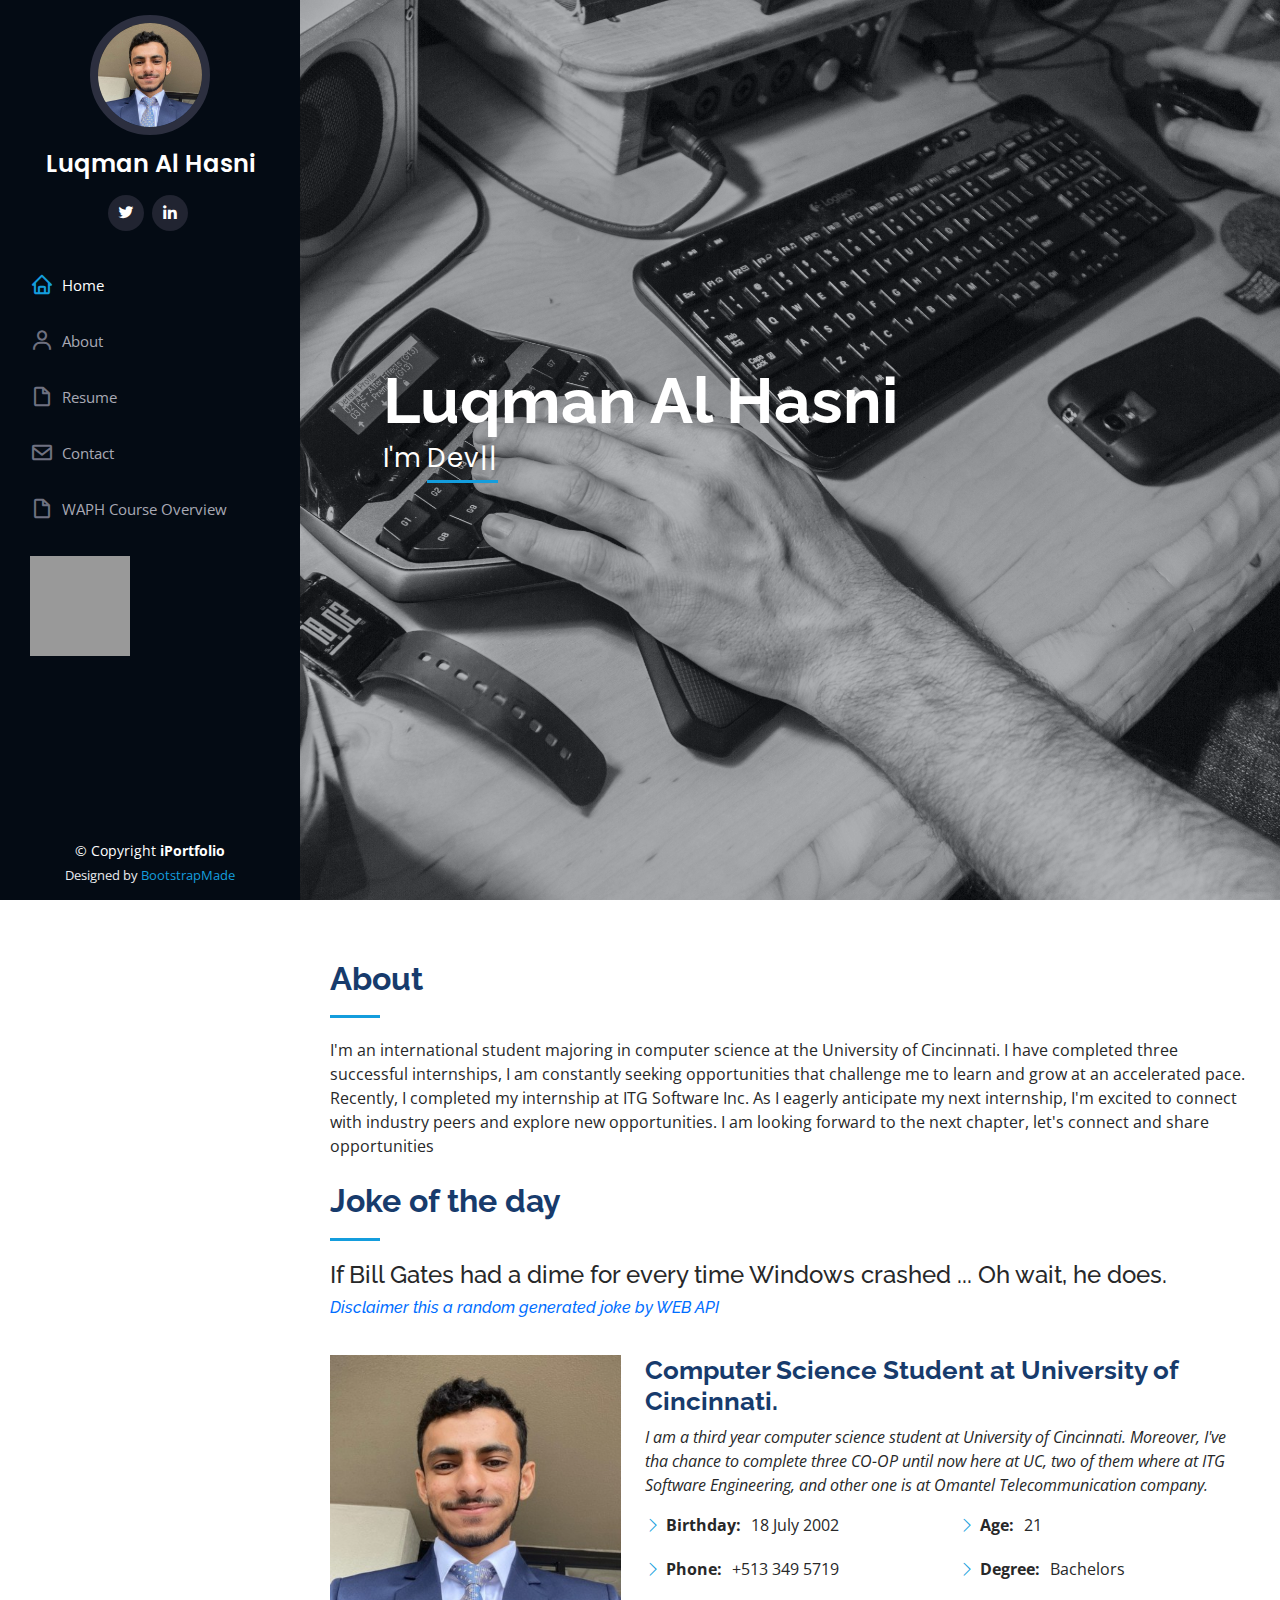
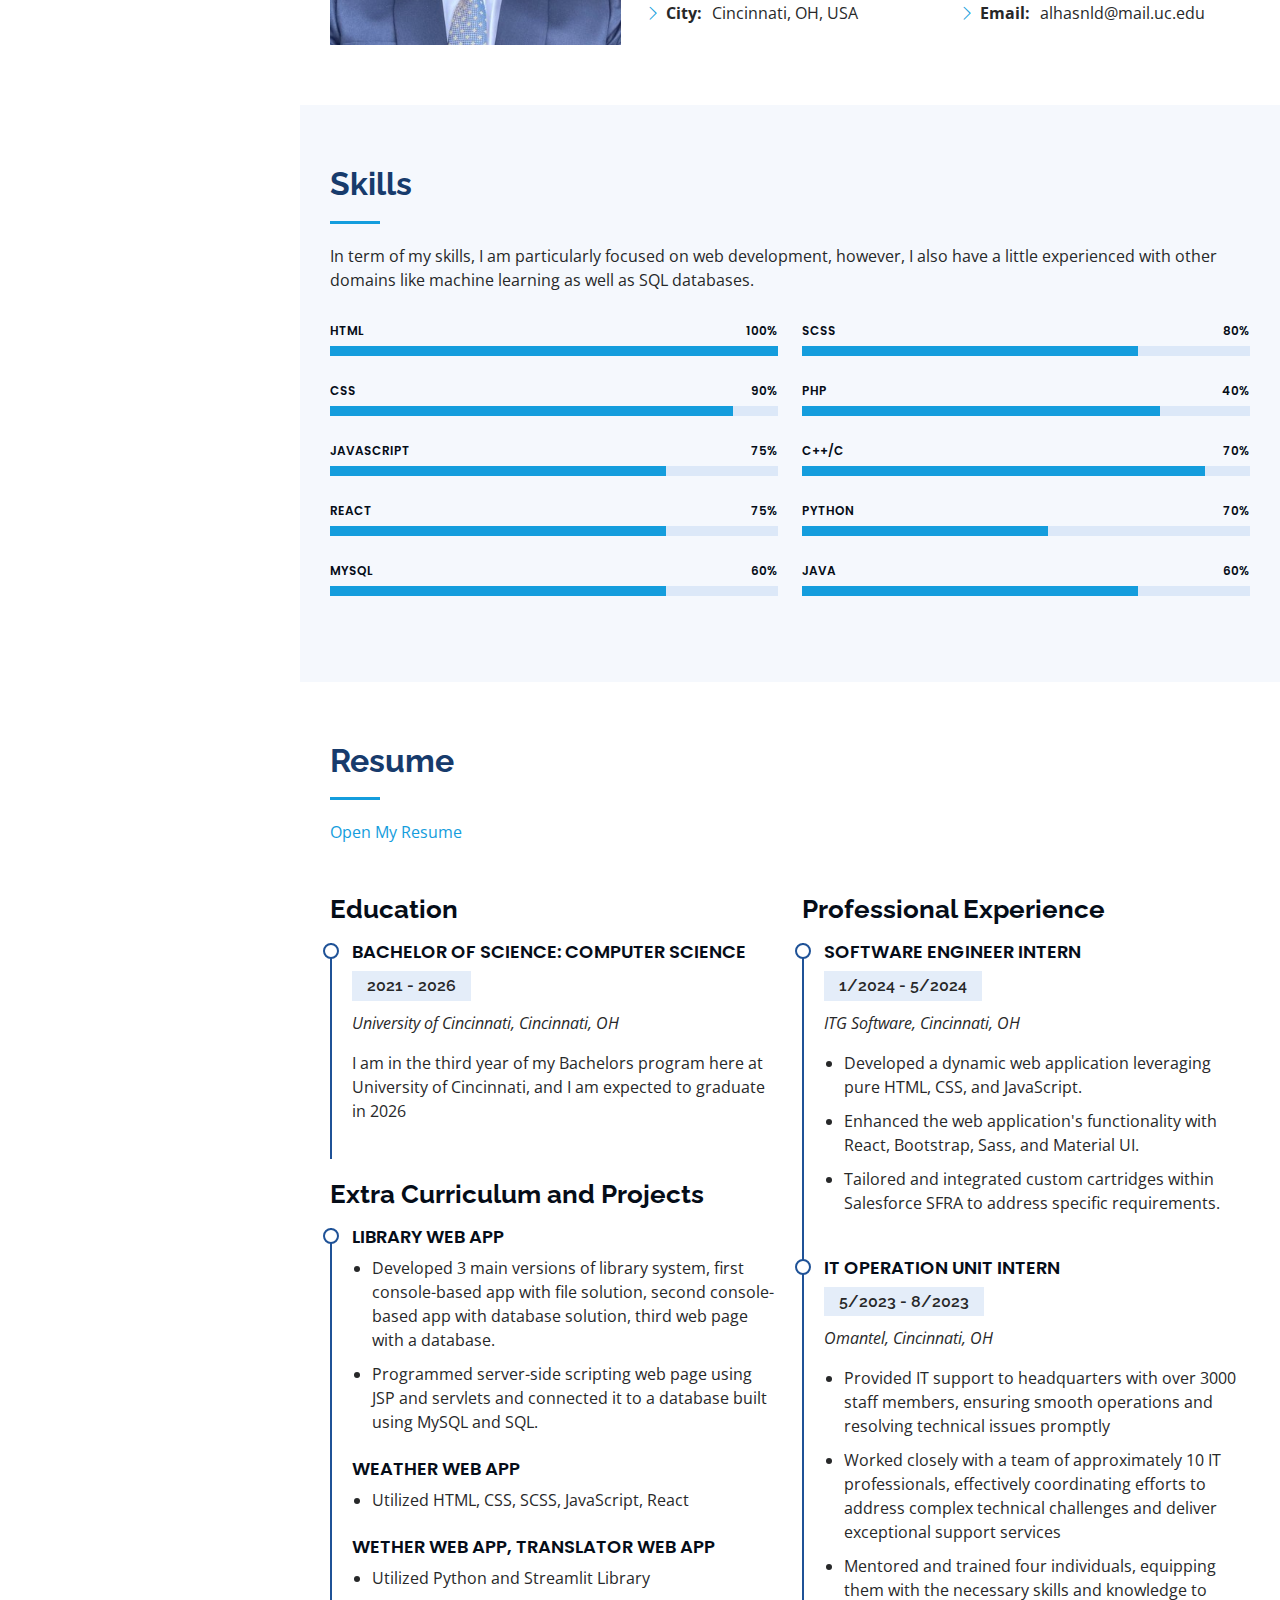
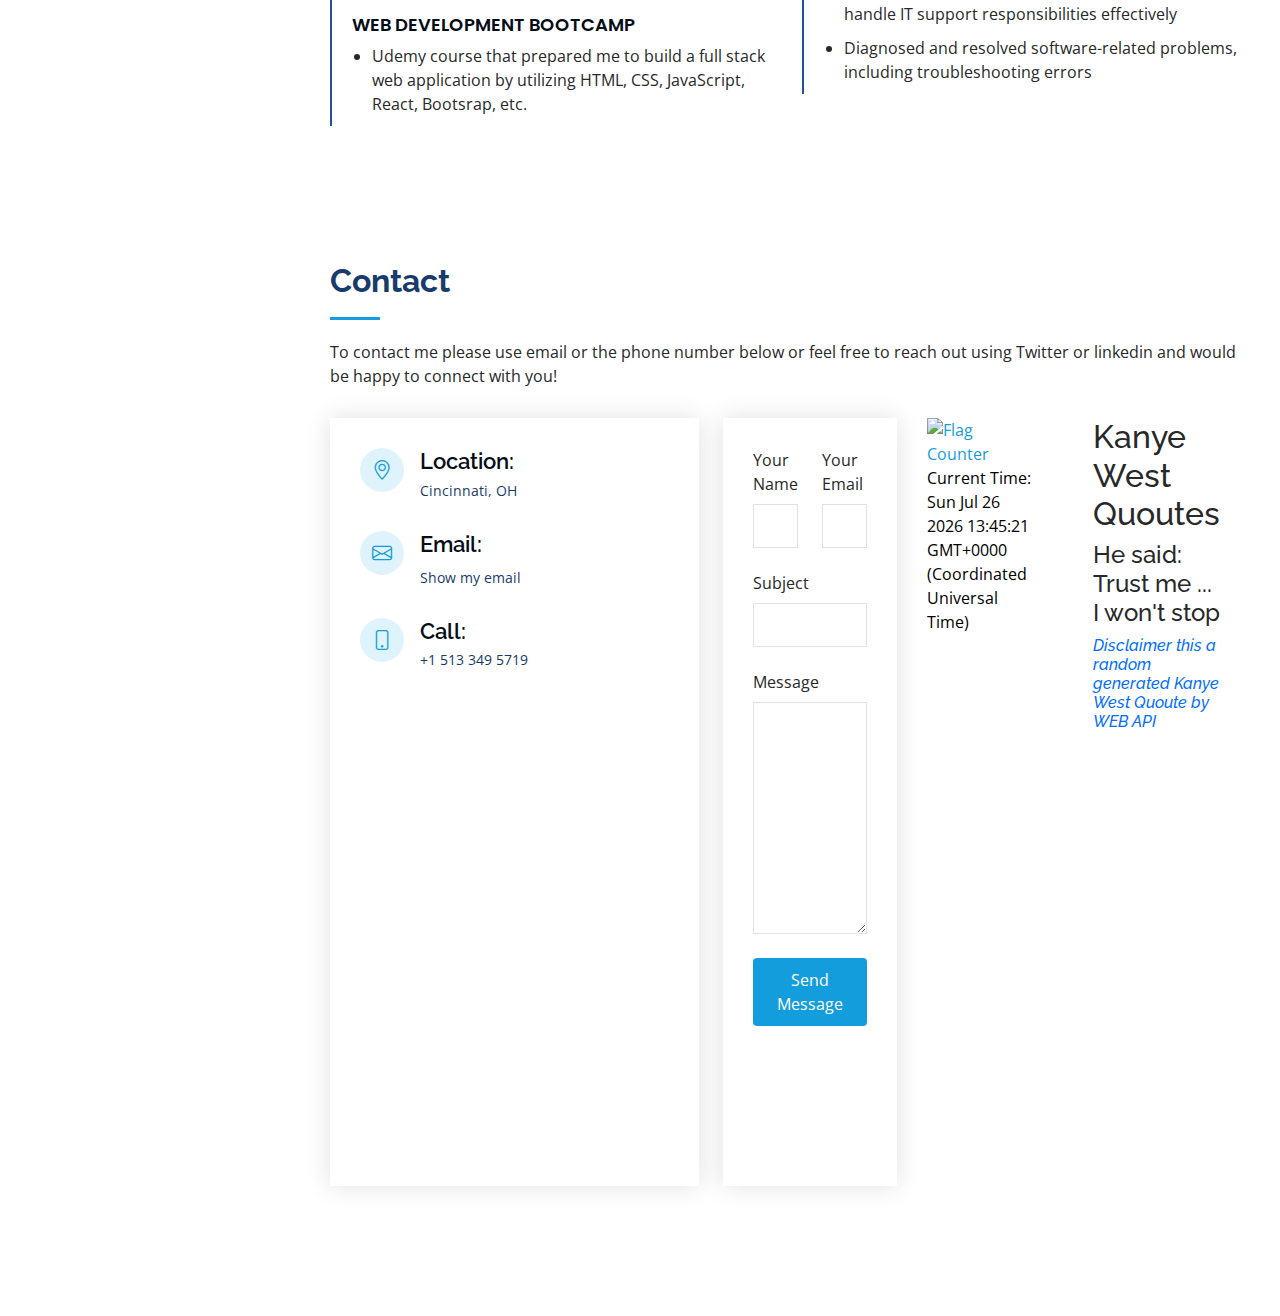
==== commit d0a20595: "update html main page" ====
--- a/waph.html
+++ b/waph.html
@@ -63,79 +63,7 @@
   <!-- jQuery -->
   <script src="https://code.jquery.com/jquery-3.7.1.min.js"
     integrity="sha256-/JqT3SQfawRcv/BIHPThkBvs0OEvtFFmqPF/lYI/Cxo=" crossorigin="anonymous"></script>
-  <script>
-
-    // setting cookies
-    if (document.cookie.indexOf("username") < 0) {
-      let username = prompt("Please enter your name: ");
-      if (username) {
-        document.cookie = 'username=' + username;
-        alert("Welcome To My Profile " + username + "!");
-      } else {
-        document.cookie = "username=YOURusername";
-        alert("Welcome To My Profile!");
-      }
-    } else {
-      if (!(document.cookie == "username=YOURusername")) {
-        let username = document.cookie.slice(9);
-        alert("Welcome Back To My Profile " + username + "!");
-      } else {
-        alert("Welcome Back To My Profile!");
-      }
-    }
-
-    // first API: Joke API
-    $.get("https://v2.jokeapi.dev/joke/Any?type=single",
-      function (result) {
-        if (result.length == 0) {
-          return;
-        }
-        console.log(result);
-        $("#response").html(result.joke);
-      }
-    );
-
-    // second API: Kanye West
-    $.get("https://api.kanye.rest",
-      function (result) {
-        if (result.length == 0) {
-          return;
-        }
-        console.log(result);
-        $("#kanye").html("He said: " + result.quote);
-      }
-    );
-    // Third API: Graphic
-    $.get("https://api.api-ninjas.com/v1/randomimage?category=office",
-      function (result) {
-        if (result.length == 0) {
-          return;
-        }
-        console.log(result);
-        $("#graphic").html(result.img);
-      }
-    );
-    function displayTime() {
-      var currentDate = new Date();
-      if (currentDate) {
-        document.getElementById('digit-clock').innerHTML = "Current Time: " + currentDate;
-      } else {
-        return;
-      }
-    }
-    setInterval(displayTime, 500);
-    var canvas = document.getElementById("analog-clock");
-    var ctx = canvas.getContext("2d");
-    var radius = canvas.height / 2;
-    ctx.translate(radius, radius);
-    radius = radius * 0.90;
-    setInterval(drawClock, 1000);
-    function drawClock() {
-      drawFace(ctx, radius);
-      drawNumbers(ctx, radius);
-      drawTime(ctx, radius);
-    }
-  </script>
+
 </head>
 
 <body data-aos-easing="ease-in-out" data-aos-duration="1000" data-aos-delay="0">
@@ -163,10 +91,10 @@
           <li><a href="#resume" class="nav-link scrollto active"><i class="bx bx-file-blank"></i>
               <span>Resume</span></a></li>
           <li><a href="#contact" class="nav-link scrollto"><i class="bx bx-envelope"></i> <span>Contact</span></a></li>
-          <li><a href="#courseOverview.pdf" class="nav-link scrollto"><i class="bx bx-envelope"></i> <span>Web Application And Hacking Course Overview</span></a></li>
-          <li><div id="digit-clock"></div>
-            <canvas id="analog-clock" width="150" height="150" style="background-color: #999;"></canvas>
-            <script src="https://waph-uc.github.io/clock.js"></script>
+          <li><a href="#courseOverview.pdf" class="nav-link scrollto"><i class="bx bx-file-blank"></i> <span>WAPH Course Overview</span></a></li>
+          <li></li>
+          <li style="padding: 15px;"><canvas id="analog-clock" width="100" height="100" style="background-color: #999;"></canvas>
+              <script src="https://waph-uc.github.io/clock.js"></script></li>
           </li> 
         </ul>
       </nav><!-- .nav-menu -->
@@ -177,8 +105,7 @@
   <section id="hero" class="d-flex flex-column justify-content-center align-items-center">
     <div class="hero-container aos-init aos-animate" data-aos="fade-in">
       <h1>Luqman Al Hasni</h1>
-      <p>I'm <span class="typed" data-typed-items="Developer, Photographer">Photog</span><span class="typed-cursor"
-          aria-hidden="true">|</span><span class="typed-cursor" aria-hidden="true">|</span></p>
+      <p>I'm <span class="typed" data-typed-items="Developer, Photographer">Photog</span><span class="typed-cursor" aria-hidden="true">|</span></p>
     </div>
   </section><!-- End Hero -->
 
@@ -204,6 +131,7 @@
           <br>
           <h2>Joke of the day</h2>
           <h4 id="response">If Bill Gates had a dime for every time Windows crashed ... Oh wait, he does.</h4>
+          <h6 style="color: rgb(0, 110, 255); font-style:italic">Disclaimer this a random generated joke by WEB API</h6>
         </div>
 
         <div class="row">
@@ -455,7 +383,8 @@
               <div class="email">
                 <i class="bi bi-envelope"></i>
                 <h4>Email:</h4>
-                <p>alhasnld@mail.uc.edu</p>
+                <p id="email" onclick="showhideEmail()">Show my email</p>
+                <script src="email.js"></script>
               </div>
 
               <div class="phone">
@@ -506,12 +435,13 @@
               <a href="https://info.flagcounter.com/Q9yh"><img
                   src="https://s11.flagcounter.com/count2/Q9yh/bg_FFFFFF/txt_000000/border_CCCCCC/columns_2/maxflags_10/viewers_0/labels_0/pageviews_0/flags_0/percent_0/"
                   alt="Flag Counter" border="0"></a>
+                <div id="digit-clock" style="color: rgb(0, 0, 0);"></div>
             </div>
             <div class="container">
               <h2>Kanye West Quoutes</h2>
               <h4 id="kanye">He said: Trust me ... I won't stop</h4>
-              <h2>Graphic</h2>
-              <img id="graphic">
+              <h6 style="color: rgb(0, 110, 255); font-style:italic">Disclaimer this a random generated Kanye West Quoute by WEB API</h6>
+
             </div>
           </div>
 
@@ -525,7 +455,7 @@
   <!-- ======= Footer ======= -->
   <footer id="footer">
     <div class="container">
-      <div class="copyright">
+      <div class="copyright" style="color: white;">
         © Copyright <strong><span>iPortfolio</span></strong>
       </div>
       <div class="credits">
@@ -621,7 +551,79 @@
 
 
 
-
+  <script>
+
+    // setting cookies
+    if (document.cookie.indexOf("username") < 0) {
+      let currentDate = new Date();
+      let username = prompt("Please enter your name: ");
+      if (username) {
+        document.cookie = 'username=' + username + ';visitDate=' + currentDate;
+        //document.cookie = 'visitDate=' + currentDate;
+        alert("Welcome To My Profile " + username + "! you visited us today on " + currentDate);
+      } else {
+        document.cookie = 'username=YOURusername' + ';visitDate=' + currentDate;;
+        document.cookie = 'visitDate=' + currentDate;
+        alert("Welcome To My Profile!");
+      }
+    } else {
+      if (!(document.cookie == "username=YOURusername")) {
+        let username = document.cookie.slice(9);  
+        console.log(username.length);
+        let currentDate = document.cookie.slice(10 + username.length);
+        alert("Welcome Back To My Profile " + username + "! your last visit was on " + currentDate);
+      } else {
+        let currentDate = document.cookie.slice(32);
+        alert("Welcome Back To My Profile! your last visit was on " + currentDate);
+      }
+    }
+
+    // first API: Joke API
+    
+    setInterval(function () {
+        $.get("https://v2.jokeapi.dev/joke/Any?type=single",
+        function (result) {
+          if (result.length == 0) {
+            return;
+          }
+          console.log(result);
+          $("#response").html(result.joke);
+        }) 
+      }, 60000);
+
+    // second API: Kanye West
+    setInterval(function () {
+      $.get("https://api.kanye.rest",
+        function (result) {
+          if (result.length == 0) {
+            return;
+          }
+          console.log(result);
+          $("#kanye").html("He said: " + result.quote);
+        })
+      }, 60000);
+  
+    function displayTime() {
+      var currentDate = new Date();
+      if (currentDate) {
+        document.getElementById('digit-clock').innerHTML = "Current Time: " + currentDate;
+      } else {
+        return;
+      }
+    }
+    setInterval(displayTime, 500);
+    var canvas = document.getElementById("analog-clock");
+    var ctx = canvas.getContext("2d");
+    var radius = canvas.height / 2;
+    ctx.translate(radius, radius);
+    radius = radius * 0.90;
+    setInterval(drawClock, 1000);
+    function drawClock() {
+      drawFace(ctx, radius);
+      drawNumbers(ctx, radius);
+      drawTime(ctx, radius);
+    }
+  </script>
 </body>
 
 </html>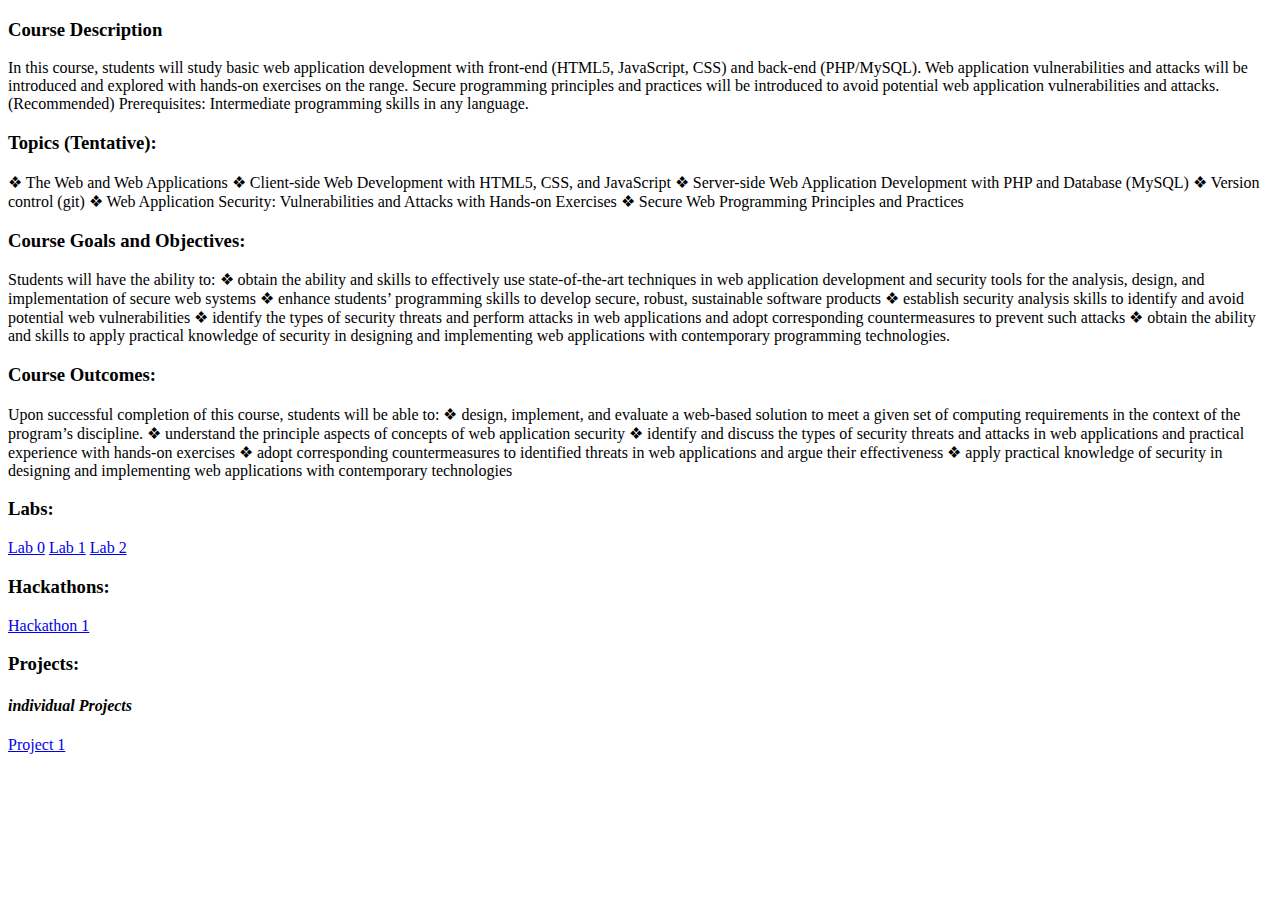
==== commit bb78bf14: "Add course Overview and update main page" ====
--- a/waph.html
+++ b/waph.html
@@ -1,629 +1,86 @@
 <!DOCTYPE html>
-<html lang="en">
+<html>
 
 <head>
-  <meta charset="utf-8">
-  <meta content="width=device-width, initial-scale=1.0" name="viewport">
-
-  <title>Luqman Al Hasni</title>
-  <meta content="" name="description">
-  <meta content="" name="keywords">
-
-  <!-- Favicons -->
-  <link href="assets/img/favicon.png" rel="icon">
-  <link href="assets/img/apple-touch-icon.png" rel="apple-touch-icon">
-
-  <!-- Google Fonts -->
-  <link
-    href="https://fonts.googleapis.com/css?family=Open+Sans:300,300i,400,400i,600,600i,700,700i|Raleway:300,300i,400,400i,500,500i,600,600i,700,700i|Poppins:300,300i,400,400i,500,500i,600,600i,700,700i"
-    rel="stylesheet">
-
-  <!-- Vendor CSS Files -->
-  <link href="assets/vendor/aos/aos.css" rel="stylesheet">
-  <link href="assets/vendor/bootstrap/css/bootstrap.min.css" rel="stylesheet">
-  <link href="assets/vendor/bootstrap-icons/bootstrap-icons.css" rel="stylesheet">
-  <link href="assets/vendor/boxicons/css/boxicons.min.css" rel="stylesheet">
-  <link href="assets/vendor/glightbox/css/glightbox.min.css" rel="stylesheet">
-  <link href="assets/vendor/swiper/swiper-bundle.min.css" rel="stylesheet">
-
-  <!-- Template Main CSS File -->
-  <link href="assets/css/style.css" rel="stylesheet">
-
-  <!-- =======================================================
-  * Template Name: iPortfolio
-  * Template URL: https://bootstrapmade.com/iportfolio-bootstrap-portfolio-websites-template/
-  * Updated: Mar 17 2024 with Bootstrap v5.3.3
-  * Author: BootstrapMade.com
-  * License: https://bootstrapmade.com/license/
-  ======================================================== -->
-
-<!-- CSS clock additions -->
-  <style>
-    .button {
-      background-color: #4CAF50;
-      border: none;
-      color: white;
-      padding: 5px;
-      text-align: center;
-      text-decoration: none;
-      display: inline-block;
-      font-size: 12px;
-      margin: 4px 2px;
-      cursor: pointer;
-    }
-  
-    .round {
-      border-radius: 8px;
-    }
-  
-  </style>
-
-
-
-  <!-- jQuery -->
-  <script src="https://code.jquery.com/jquery-3.7.1.min.js"
-    integrity="sha256-/JqT3SQfawRcv/BIHPThkBvs0OEvtFFmqPF/lYI/Cxo=" crossorigin="anonymous"></script>
-
+    <title>Page Title</title>
 </head>
 
-<body data-aos-easing="ease-in-out" data-aos-duration="1000" data-aos-delay="0">
+<body>
 
-  <!-- ======= Mobile nav toggle button ======= -->
-  <i class="bi bi-list mobile-nav-toggle d-xl-none"></i>
+    <h3>Course Description</h3>
 
-  <!-- ======= Header ======= -->
-  <header id="header">
-    <div class="d-flex flex-column">
-
-      <div class="profile">
-        <img src="assets/img/headshot.jpg" alt="" class="img-fluid rounded-circle">
-        <h1 class="text-light"><a href="index.html">Luqman Al Hasni</a></h1>
-        <div class="social-links mt-3 text-center">
-          <a href="https://twitter.com/alhasani_luqman" class="twitter"><i class="bx bxl-twitter"></i></a>
-          <a href="https://www.linkedin.com/in/luqman-alhasni/" class="linkedin"><i class="bx bxl-linkedin"></i></a>
-        </div>
-      </div>
-
-      <nav id="navbar" class="nav-menu navbar">
-        <ul>
-          <li><a href="#hero" class="nav-link scrollto"><i class="bx bx-home"></i> <span>Home</span></a></li>
-          <li><a href="#about" class="nav-link scrollto"><i class="bx bx-user"></i> <span>About</span></a></li>
-          <li><a href="#resume" class="nav-link scrollto active"><i class="bx bx-file-blank"></i>
-              <span>Resume</span></a></li>
-          <li><a href="#contact" class="nav-link scrollto"><i class="bx bx-envelope"></i> <span>Contact</span></a></li>
-          <li><a href="#courseOverview.pdf" class="nav-link scrollto"><i class="bx bx-file-blank"></i> <span>WAPH Course Overview</span></a></li>
-          <li></li>
-          <li style="padding: 15px;"><canvas id="analog-clock" width="100" height="100" style="background-color: #999;"></canvas>
-              <script src="https://waph-uc.github.io/clock.js"></script></li>
-          </li> 
-        </ul>
-      </nav><!-- .nav-menu -->
-    </div>
-  </header><!-- End Header -->
-
-  <!-- ======= Hero Section ======= -->
-  <section id="hero" class="d-flex flex-column justify-content-center align-items-center">
-    <div class="hero-container aos-init aos-animate" data-aos="fade-in">
-      <h1>Luqman Al Hasni</h1>
-      <p>I'm <span class="typed" data-typed-items="Developer, Photographer">Photog</span><span class="typed-cursor" aria-hidden="true">|</span></p>
-    </div>
-  </section><!-- End Hero -->
-
-  <main id="main">
-
-    <!-- ======= About Section ======= -->
-    <section id="about" class="about">
-      <div class="container">
-
-        <div class="section-title">
-          <h2>About</h2>
-          <p>
-            I'm an international student majoring in computer science at the University of Cincinnati. I have completed
-            three
-            successful internships, I am constantly seeking opportunities that challenge me to learn and grow at an
-            accelerated
-            pace. Recently, I completed my internship at ITG Software Inc. As I eagerly anticipate my next internship,
-            I'm excited
-            to connect with industry peers and explore new opportunities. I am looking forward to the next chapter,
-            let's connect
-            and share opportunities
-          </p>
-          <br>
-          <h2>Joke of the day</h2>
-          <h4 id="response">If Bill Gates had a dime for every time Windows crashed ... Oh wait, he does.</h4>
-          <h6 style="color: rgb(0, 110, 255); font-style:italic">Disclaimer this a random generated joke by WEB API</h6>
-        </div>
-
-        <div class="row">
-          <div class="col-lg-4 aos-init aos-animate" data-aos="fade-right">
-            <img src="assets/img/headshot.jpg" class="img-fluid" alt="">
-          </div>
-          <div class="col-lg-8 pt-4 pt-lg-0 content aos-init aos-animate" data-aos="fade-left">
-            <h3>Computer Science Student at University of Cincinnati.</h3>
-            <p class="fst-italic">
-              I am a third year computer science student at University of Cincinnati. Moreover, I've tha chance to
-              complete three CO-OP until now here at UC, two of them
-              where at ITG Software Engineering, and other one is at Omantel Telecommunication company.
-            </p>
-            <div class="row">
-              <div class="col-lg-6">
-                <ul>
-                  <li><i class="bi bi-chevron-right"></i> <strong>Birthday:</strong> <span>18 July 2002</span></li>
-                  <li><i class="bi bi-chevron-right"></i> <strong>Phone:</strong> <span>+513 349 5719</span></li>
-                  <li><i class="bi bi-chevron-right"></i> <strong>City:</strong> <span>Cincinnati, OH, USA</span></li>
-                </ul>
-              </div>
-              <div class="col-lg-6">
-                <ul>
-                  <li><i class="bi bi-chevron-right"></i> <strong>Age:</strong> <span>21</span></li>
-                  <li><i class="bi bi-chevron-right"></i> <strong>Degree:</strong> <span>Bachelors</span></li>
-                  <li><i class="bi bi-chevron-right"></i> <strong>Email:</strong> <span>alhasnld@mail.uc.edu</span></li>
-                </ul>
-              </div>
-            </div>
-          </div>
-
-        </div>
-      </div>
-    </section><!-- End About Section -->
-
-    <!-- ======= Skills Section ======= -->
-    <section id="skills" class="skills section-bg">
-      <div class="container">
-
-        <div class="section-title">
-          <h2>Skills</h2>
-          <p>
-            In term of my skills, I am particularly focused on web development, however, I also have a little
-            experienced with other domains like machine learning
-            as well as SQL databases.
-          </p>
-        </div>
-
-        <div class="row skills-content">
-
-          <div class="col-lg-6 aos-init aos-animate" data-aos="fade-up">
-
-            <div class="progress">
-              <span class="skill">HTML <i class="val">100%</i></span>
-              <div class="progress-bar-wrap">
-                <div class="progress-bar" role="progressbar" aria-valuenow="100" aria-valuemin="0" aria-valuemax="100"
-                  style="width: 100%;"></div>
-              </div>
-            </div>
-
-            <div class="progress">
-              <span class="skill">CSS <i class="val">90%</i></span>
-              <div class="progress-bar-wrap">
-                <div class="progress-bar" role="progressbar" aria-valuenow="90" aria-valuemin="0" aria-valuemax="100"
-                  style="width: 90%;"></div>
-              </div>
-            </div>
-
-            <div class="progress">
-              <span class="skill">JavaScript <i class="val">75%</i></span>
-              <div class="progress-bar-wrap">
-                <div class="progress-bar" role="progressbar" aria-valuenow="75" aria-valuemin="0" aria-valuemax="100"
-                  style="width: 75%;"></div>
-              </div>
-            </div>
-
-            <div class="progress">
-              <span class="skill">React <i class="val">75%</i></span>
-              <div class="progress-bar-wrap">
-                <div class="progress-bar" role="progressbar" aria-valuenow="75" aria-valuemin="0" aria-valuemax="100"
-                  style="width: 75%;"></div>
-              </div>
-            </div>
-
-            <div class="progress">
-              <span class="skill">MySQL <i class="val">60%</i></span>
-              <div class="progress-bar-wrap">
-                <div class="progress-bar" role="progressbar" aria-valuenow="75" aria-valuemin="0" aria-valuemax="100"
-                  style="width: 75%;"></div>
-              </div>
-            </div>
-
-          </div>
-
-          <div class="col-lg-6 aos-init aos-animate" data-aos="fade-up" data-aos-delay="100">
-
-            <div class="progress">
-              <span class="skill">SCSS <i class="val">80%</i></span>
-              <div class="progress-bar-wrap">
-                <div class="progress-bar" role="progressbar" aria-valuenow="75" aria-valuemin="0" aria-valuemax="100"
-                  style="width: 75%;"></div>
-              </div>
-            </div>
-
-            <div class="progress">
-              <span class="skill">PHP <i class="val">40%</i></span>
-              <div class="progress-bar-wrap">
-                <div class="progress-bar" role="progressbar" aria-valuenow="80" aria-valuemin="0" aria-valuemax="100"
-                  style="width: 80%;"></div>
-              </div>
-            </div>
-
-            <div class="progress">
-              <span class="skill">C++/C <i class="val">70%</i></span>
-              <div class="progress-bar-wrap">
-                <div class="progress-bar" role="progressbar" aria-valuenow="90" aria-valuemin="0" aria-valuemax="100"
-                  style="width: 90%;"></div>
-              </div>
-            </div>
-
-            <div class="progress">
-              <span class="skill">Python <i class="val">70%</i></span>
-              <div class="progress-bar-wrap">
-                <div class="progress-bar" role="progressbar" aria-valuenow="55" aria-valuemin="0" aria-valuemax="100"
-                  style="width: 55%;"></div>
-              </div>
-            </div>
-
-            <div class="progress">
-              <span class="skill">Java <i class="val">60%</i></span>
-              <div class="progress-bar-wrap">
-                <div class="progress-bar" role="progressbar" aria-valuenow="75" aria-valuemin="0" aria-valuemax="100"
-                  style="width: 75%;"></div>
-              </div>
-            </div>
-
-          </div>
-
-        </div>
-
-      </div>
-    </section><!-- End Skills Section -->
-
-    <!-- ======= Resume Section ======= -->
-    <section id="resume" class="resume">
-      <div class="container">
-
-        <div class="section-title">
-          <h2>Resume</h2>
-          <!-- open resume  -->
-          <a href="luqmanAlhasni_resume.pdf" download="Luqman_Al_Hasni_Resume">Open My Resume</a>
-
-        </div>
-
-        <div class="row">
-          <div class="col-lg-6 aos-init aos-animate" data-aos="fade-up">
-            <h3 class="resume-title">Education</h3>
-            <div class="resume-item">
-              <h4>Bachelor of Science: Computer Science</h4>
-              <h5>2021 - 2026</h5>
-              <p><em>University of Cincinnati, Cincinnati, OH</em></p>
-              <p>
-                I am in the third year of my Bachelors program here at University of Cincinnati, and I am expected to
-                graduate in
-                2026
-              </p>
-            </div>
-            <h3 class="resume-title">Extra Curriculum and Projects</h3>
-            <div class="resume-item pb-0">
-              <h4>Library Web App</h4>
-              <ul>
-                <li>Developed 3 main versions of library system, first console-based app with file solution,
-                  second console-based app with database solution, third web page with a database.</li>
-                <li>Programmed server-side scripting web page using JSP and servlets and connected it to a
-                  database built using MySQL and SQL.</li>
-              </ul>
-              <h4>Weather Web App</h4>
-              <ul>
-                <li>Utilized HTML, CSS, SCSS, JavaScript, React</li>
-              </ul>
-              <h4>Wether Web App, Translator Web App</h4>
-              <ul>
-                <li>Utilized Python and Streamlit Library</li>
-              </ul>
-              <h4>Web Development Bootcamp</h4>
-              <ul>
-                <li>Udemy course that prepared me to build a full stack web application by utilizing HTML, CSS,
-                  JavaScript, React, Bootsrap, etc.</li>
-              </ul>
-            </div>
-
-
-          </div>
-          <div class="col-lg-6 aos-init aos-animate" data-aos="fade-up" data-aos-delay="100">
-            <h3 class="resume-title">Professional Experience</h3>
-            <div class="resume-item">
-              <h4>Software Engineer Intern</h4>
-              <h5>1/2024 - 5/2024</h5>
-              <p><em>ITG Software, Cincinnati, OH</em></p>
-              <ul>
-                <li>Developed a dynamic web application leveraging pure HTML, CSS, and
-                  JavaScript.</li>
-                <li>Enhanced the web application's functionality with React, Bootstrap, Sass, and
-                  Material UI.</li>
-                <li>Tailored and integrated custom cartridges within Salesforce SFRA to address
-                  specific requirements.</li>
-              </ul>
-            </div>
-            <div class="resume-item">
-              <h4>IT Operation Unit Intern</h4>
-              <h5>5/2023 - 8/2023</h5>
-              <p><em>Omantel, Cincinnati, OH</em></p>
-              <ul>
-                <li>Provided IT support to headquarters with over 3000 staff members, ensuring smooth
-                  operations and resolving technical issues promptly</li>
-                <li>Worked closely with a team of approximately 10 IT professionals, effectively coordinating
-                  efforts to address complex technical challenges and deliver exceptional support services</li>
-                <li>Mentored and trained four individuals, equipping them with the necessary skills and
-                  knowledge to handle IT support responsibilities effectively</li>
-                <li>Diagnosed and resolved software-related problems, including troubleshooting errors</li>
-              </ul>
-            </div>
-          </div>
-        </div>
-
-      </div>
-    </section><!-- End Resume Section -->
-
-    <!-- ======= Contact Section ======= -->
-    <section id="contact" class="contact">
-      <div class="container">
-
-        <div class="section-title">
-          <h2>Contact</h2>
-          <p>To contact me please use email or the phone number below or feel free to reach out using Twitter or
-            linkedin and would be happy to connect with you!</p>
-        </div>
-
-        <div class="row aos-init aos-animate" data-aos="fade-in">
-
-          <div class="col-lg-5 d-flex align-items-stretch">
-            <div class="info">
-              <div class="address">
-                <i class="bi bi-geo-alt"></i>
-                <h4>Location:</h4>
-                <p>Cincinnati, OH</p>
-              </div>
-
-              <div class="email">
-                <i class="bi bi-envelope"></i>
-                <h4>Email:</h4>
-                <p id="email" onclick="showhideEmail()">Show my email</p>
-                <script src="email.js"></script>
-              </div>
-
-              <div class="phone">
-                <i class="bi bi-phone"></i>
-                <h4>Call:</h4>
-                <p>+1 513 349 5719
-                </p>
-              </div>
-
-
-              <!-- Google Maps: University of Cincinnati -->
-              <iframe width="400" height="450" loading="lazy" allowfullscreen=""
-                referrerpolicy="no-referrer-when-downgrade" src="https://www.google.com/maps/embed/v1/place?key=AIzaSyAjNZ2mWCXlioT3sHR6zsjRLTpzAKWaE2Y
-                  &amp;q=University+of+Cincinnati,Cincinnati+OH">
-              </iframe>
-            </div>
-
-          </div>
-
-          <div class="col-lg-7 mt-5 mt-lg-0 d-flex align-items-stretch">
-            <form action="forms/contact.php" method="post" role="form" class="php-email-form">
-              <div class="row">
-                <div class="form-group col-md-6">
-                  <label for="name">Your Name</label>
-                  <input type="text" name="name" class="form-control" id="name" required="">
-                </div>
-                <div class="form-group col-md-6">
-                  <label for="name">Your Email</label>
-                  <input type="email" class="form-control" name="email" id="email" required="">
-                </div>
-              </div>
-              <div class="form-group">
-                <label for="name">Subject</label>
-                <input type="text" class="form-control" name="subject" id="subject" required="">
-              </div>
-              <div class="form-group">
-                <label for="name">Message</label>
-                <textarea class="form-control" name="message" rows="10" required=""></textarea>
-              </div>
-              <div class="my-3">
-                <div class="loading">Loading</div>
-                <div class="error-message"></div>
-                <div class="sent-message">Your message has been sent. Thank you!</div>
-              </div>
-              <div class="text-center"><button type="submit">Send Message</button></div>
-            </form>
-            <div class="container">
-              <a href="https://info.flagcounter.com/Q9yh"><img
-                  src="https://s11.flagcounter.com/count2/Q9yh/bg_FFFFFF/txt_000000/border_CCCCCC/columns_2/maxflags_10/viewers_0/labels_0/pageviews_0/flags_0/percent_0/"
-                  alt="Flag Counter" border="0"></a>
-                <div id="digit-clock" style="color: rgb(0, 0, 0);"></div>
-            </div>
-            <div class="container">
-              <h2>Kanye West Quoutes</h2>
-              <h4 id="kanye">He said: Trust me ... I won't stop</h4>
-              <h6 style="color: rgb(0, 110, 255); font-style:italic">Disclaimer this a random generated Kanye West Quoute by WEB API</h6>
-
-            </div>
-          </div>
-
-        </div>
-
-      </div>
-    </section><!-- End Contact Section -->
-
-  </main><!-- End #main -->
-
-  <!-- ======= Footer ======= -->
-  <footer id="footer">
-    <div class="container">
-      <div class="copyright" style="color: white;">
-        © Copyright <strong><span>iPortfolio</span></strong>
-      </div>
-      <div class="credits">
-        <!-- All the links in the footer should remain intact. -->
-        <!-- You can delete the links only if you purchased the pro version. -->
-        <!-- Licensing information: https://bootstrapmade.com/license/ -->
-        <!-- Purchase the pro version with working PHP/AJAX contact form: https://bootstrapmade.com/iportfolio-bootstrap-portfolio-websites-template/ -->
-        Designed by <a href="https://bootstrapmade.com/">BootstrapMade</a>
-      </div>
-    </div>
-  </footer><!-- End  Footer -->
-
-  <a href="#" class="back-to-top d-flex align-items-center justify-content-center active"><i
-      class="bi bi-arrow-up-short"></i></a>
-
-  <!-- Vendor JS Files -->
-  <script src="assets/vendor/purecounter/purecounter_vanilla.js"></script>
-  <script src="assets/vendor/aos/aos.js"></script>
-  <script src="assets/vendor/bootstrap/js/bootstrap.bundle.min.js"></script>
-  <script src="assets/vendor/glightbox/js/glightbox.min.js"></script>
-  <script src="assets/vendor/isotope-layout/isotope.pkgd.min.js"></script>
-  <script src="assets/vendor/swiper/swiper-bundle.min.js"></script>
-  <script src="assets/vendor/typed.js/typed.umd.js"></script>
-  <script src="assets/vendor/waypoints/noframework.waypoints.js"></script>
-  <script src="assets/vendor/php-email-form/validate.js"></script>
-
-  <!-- Template Main JS File -->
-  <script src="assets/js/main.js"></script>
-  <style data-typed-js-cursor-css="true">
-    .typed-cursor {
-      opacity: 1;
-    }
-
-    .typed-cursor.typed-cursor--blink {
-      animation: typedjsBlink 0.7s infinite;
-      -webkit-animation: typedjsBlink 0.7s infinite;
-      animation: typedjsBlink 0.7s infinite;
-    }
-
-    @keyframes typedjsBlink {
-      50% {
-        opacity: 0.0;
-      }
-    }
-
-    @-webkit-keyframes typedjsBlink {
-      0% {
-        opacity: 1;
-      }
-
-      50% {
-        opacity: 0.0;
-      }
-
-      100% {
-        opacity: 1;
-      }
-    }
-  </style>
-  <style data-typed-js-cursor-css="true">
-    .typed-cursor {
-      opacity: 1;
-    }
-
-    .typed-cursor.typed-cursor--blink {
-      animation: typedjsBlink 0.7s infinite;
-      -webkit-animation: typedjsBlink 0.7s infinite;
-      animation: typedjsBlink 0.7s infinite;
-    }
-
-    @keyframes typedjsBlink {
-      50% {
-        opacity: 0.0;
-      }
-    }
-
-    @-webkit-keyframes typedjsBlink {
-      0% {
-        opacity: 1;
-      }
-
-      50% {
-        opacity: 0.0;
-      }
-
-      100% {
-        opacity: 1;
-      }
-    }
-  </style>
-
-
-
-
-
-  <script>
-
-    // setting cookies
-    if (document.cookie.indexOf("username") < 0) {
-      let currentDate = new Date();
-      let username = prompt("Please enter your name: ");
-      if (username) {
-        document.cookie = 'username=' + username + ';visitDate=' + currentDate;
-        //document.cookie = 'visitDate=' + currentDate;
-        alert("Welcome To My Profile " + username + "! you visited us today on " + currentDate);
-      } else {
-        document.cookie = 'username=YOURusername' + ';visitDate=' + currentDate;;
-        document.cookie = 'visitDate=' + currentDate;
-        alert("Welcome To My Profile!");
-      }
-    } else {
-      if (!(document.cookie == "username=YOURusername")) {
-        let username = document.cookie.slice(9);  
-        console.log(username.length);
-        let currentDate = document.cookie.slice(10 + username.length);
-        alert("Welcome Back To My Profile " + username + "! your last visit was on " + currentDate);
-      } else {
-        let currentDate = document.cookie.slice(32);
-        alert("Welcome Back To My Profile! your last visit was on " + currentDate);
-      }
-    }
-
-    // first API: Joke API
+    <p>
+        In this course, students will study basic web application development with front-end
     
-    setInterval(function () {
-        $.get("https://v2.jokeapi.dev/joke/Any?type=single",
-        function (result) {
-          if (result.length == 0) {
-            return;
-          }
-          console.log(result);
-          $("#response").html(result.joke);
-        }) 
-      }, 60000);
-
-    // second API: Kanye West
-    setInterval(function () {
-      $.get("https://api.kanye.rest",
-        function (result) {
-          if (result.length == 0) {
-            return;
-          }
-          console.log(result);
-          $("#kanye").html("He said: " + result.quote);
-        })
-      }, 60000);
-  
-    function displayTime() {
-      var currentDate = new Date();
-      if (currentDate) {
-        document.getElementById('digit-clock').innerHTML = "Current Time: " + currentDate;
-      } else {
-        return;
-      }
-    }
-    setInterval(displayTime, 500);
-    var canvas = document.getElementById("analog-clock");
-    var ctx = canvas.getContext("2d");
-    var radius = canvas.height / 2;
-    ctx.translate(radius, radius);
-    radius = radius * 0.90;
-    setInterval(drawClock, 1000);
-    function drawClock() {
-      drawFace(ctx, radius);
-      drawNumbers(ctx, radius);
-      drawTime(ctx, radius);
-    }
-  </script>
+        (HTML5, JavaScript, CSS) and back-end (PHP/MySQL). Web application vulnerabilities and attacks will be introduced and
+        explored with hands-on exercises on the range. Secure programming principles and
+        
+        practices will be introduced to avoid potential web application vulnerabilities and attacks.
+        
+        (Recommended) Prerequisites: Intermediate programming skills in any language.
+    </p>    
+    <h3>Topics (Tentative):</h3>
+    <p>
+        ❖ The Web and Web Applications
+        
+        ❖ Client-side Web Development with HTML5, CSS, and JavaScript
+        
+        ❖ Server-side Web Application Development with PHP and Database (MySQL)
+        
+        ❖ Version control (git)
+        
+        ❖ Web Application Security: Vulnerabilities and Attacks with Hands-on Exercises
+        
+        ❖ Secure Web Programming Principles and Practices
+    </p>
+    <h3>Course Goals and Objectives:</h3>
+    
+    <p>
+        Students will have the ability to:
+        
+        ❖ obtain the ability and skills to effectively use state-of-the-art techniques in web application development and
+        security tools for the analysis, design, and implementation of secure web systems
+        
+        ❖ enhance students’ programming skills to develop secure, robust, sustainable software products
+        
+        ❖ establish security analysis skills to identify and avoid potential web vulnerabilities
+        
+        ❖ identify the types of security threats and perform attacks in web applications and adopt corresponding countermeasures
+        to prevent such attacks
+        
+        ❖ obtain the ability and skills to apply practical knowledge of security in designing and implementing web applications
+        with contemporary programming technologies.
+    </p>
+    <h3>Course Outcomes:</h3>
+    <p>
+        Upon successful completion of this course, students will be able to:
+        
+        ❖ design, implement, and evaluate a web-based solution to meet a given set of computing requirements in the context of
+        the program’s discipline.
+        
+        ❖ understand the principle aspects of concepts of web application security
+        
+        ❖ identify and discuss the types of security threats and attacks in web applications and practical experience with
+        hands-on exercises
+        
+        ❖ adopt corresponding countermeasures to identified threats in web applications and argue their effectiveness
+        
+        ❖ apply practical knowledge of security in designing and implementing web applications with contemporary technologies
+    </p>
+    <h3>Labs:</h3>
+    <p>
+        <a href="https://github.com/luqma18n/waph-alhasnld/tree/main/labs/lab0">Lab 0</a>
+        <a href="https://github.com/luqma18n/waph-alhasnld/tree/main/labs/lab0">Lab 1</a>
+        <a href="https://github.com/luqma18n/waph-alhasnld/tree/main/labs/lab0">Lab 2</a>
+    </p>
+    <h3>Hackathons:</h3>
+    <p>
+        <a href="https://github.com/luqma18n/waph-alhasnld/tree/main/hackathon/Hackathon_1">Hackathon 1</a>
+    </p>
+    <h3>Projects:</h3>
+    <h4 style="font-style:italic;">individual Projects</h4>
+    <p>
+        <a href="https://luqma18n.github.io/waph.html">Project 1</a>
+    </p>
 </body>
-
-</html>+</html>
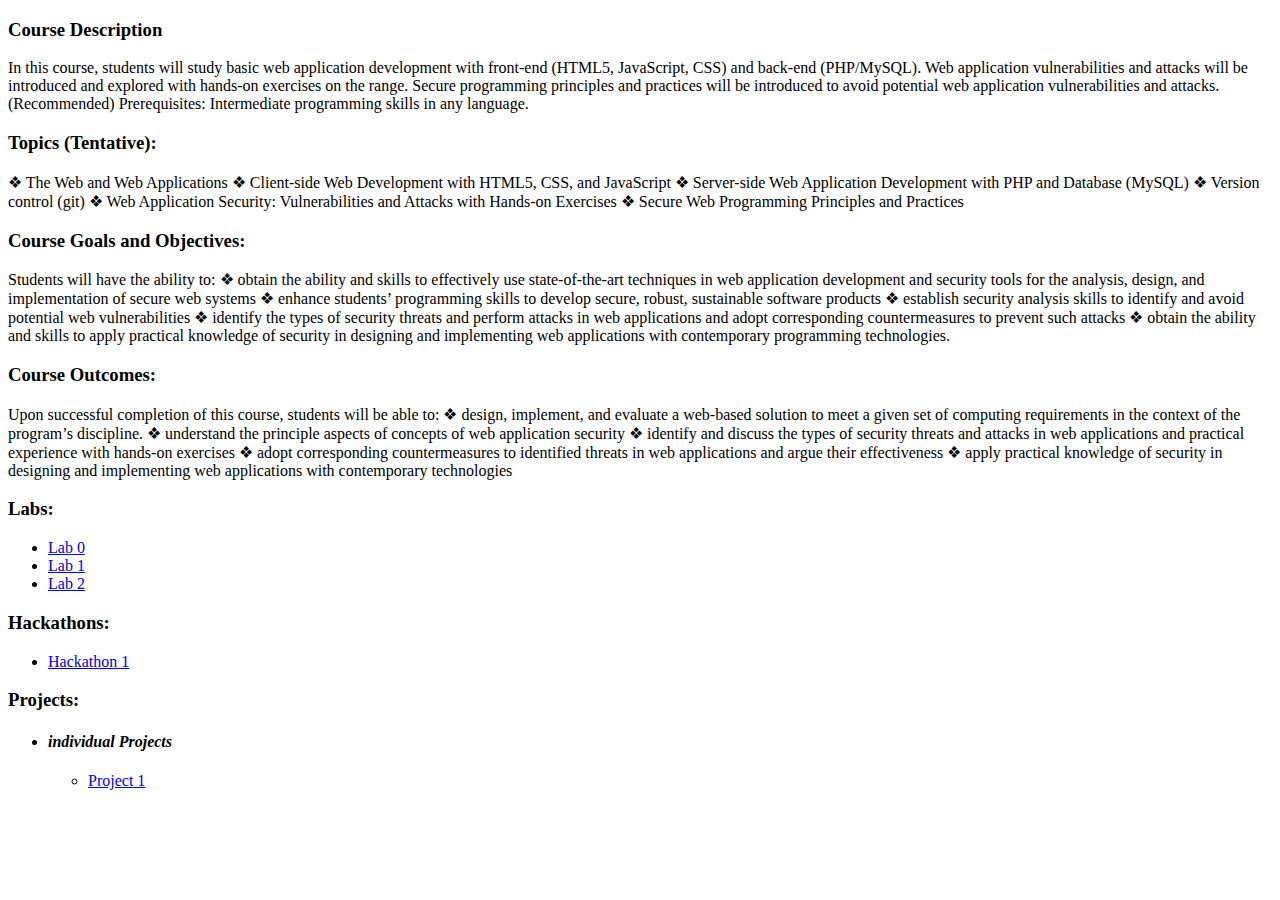
==== commit 663f3fde: "update waph.html and Readme.md files" ====
--- a/waph.html
+++ b/waph.html
@@ -69,18 +69,28 @@
     </p>
     <h3>Labs:</h3>
     <p>
-        <a href="https://github.com/luqma18n/waph-alhasnld/tree/main/labs/lab0">Lab 0</a>
-        <a href="https://github.com/luqma18n/waph-alhasnld/tree/main/labs/lab0">Lab 1</a>
-        <a href="https://github.com/luqma18n/waph-alhasnld/tree/main/labs/lab0">Lab 2</a>
+        <ul>
+            <li><a href="https://github.com/luqma18n/waph-alhasnld/tree/main/labs/lab0">Lab 0</a><br></li>
+            <li><a href="https://github.com/luqma18n/waph-alhasnld/tree/main/labs/lab1">Lab 1</a><br></li>
+            <li><a href="https://github.com/luqma18n/waph-alhasnld/tree/main/labs/lab2">Lab 2</a><br></li>
+        </ul>
     </p>
     <h3>Hackathons:</h3>
     <p>
-        <a href="https://github.com/luqma18n/waph-alhasnld/tree/main/hackathon/Hackathon_1">Hackathon 1</a>
+        <ul>
+            <li><a href="https://github.com/luqma18n/waph-alhasnld/tree/main/hackathon/Hackathon_1">Hackathon 1</a></li>
+        </ul>
     </p>
     <h3>Projects:</h3>
-    <h4 style="font-style:italic;">individual Projects</h4>
-    <p>
-        <a href="https://luqma18n.github.io/waph.html">Project 1</a>
-    </p>
+    <ul>
+        <li>
+            <h4 style="font-style:italic;">individual Projects</h4>
+            <p>
+                <ul>
+                    <li><a href="https://luqma18n.github.io/waph.html">Project 1</a></li>
+                </ul>
+            </p>
+        </li>
+    </ul>
 </body>
 </html>
